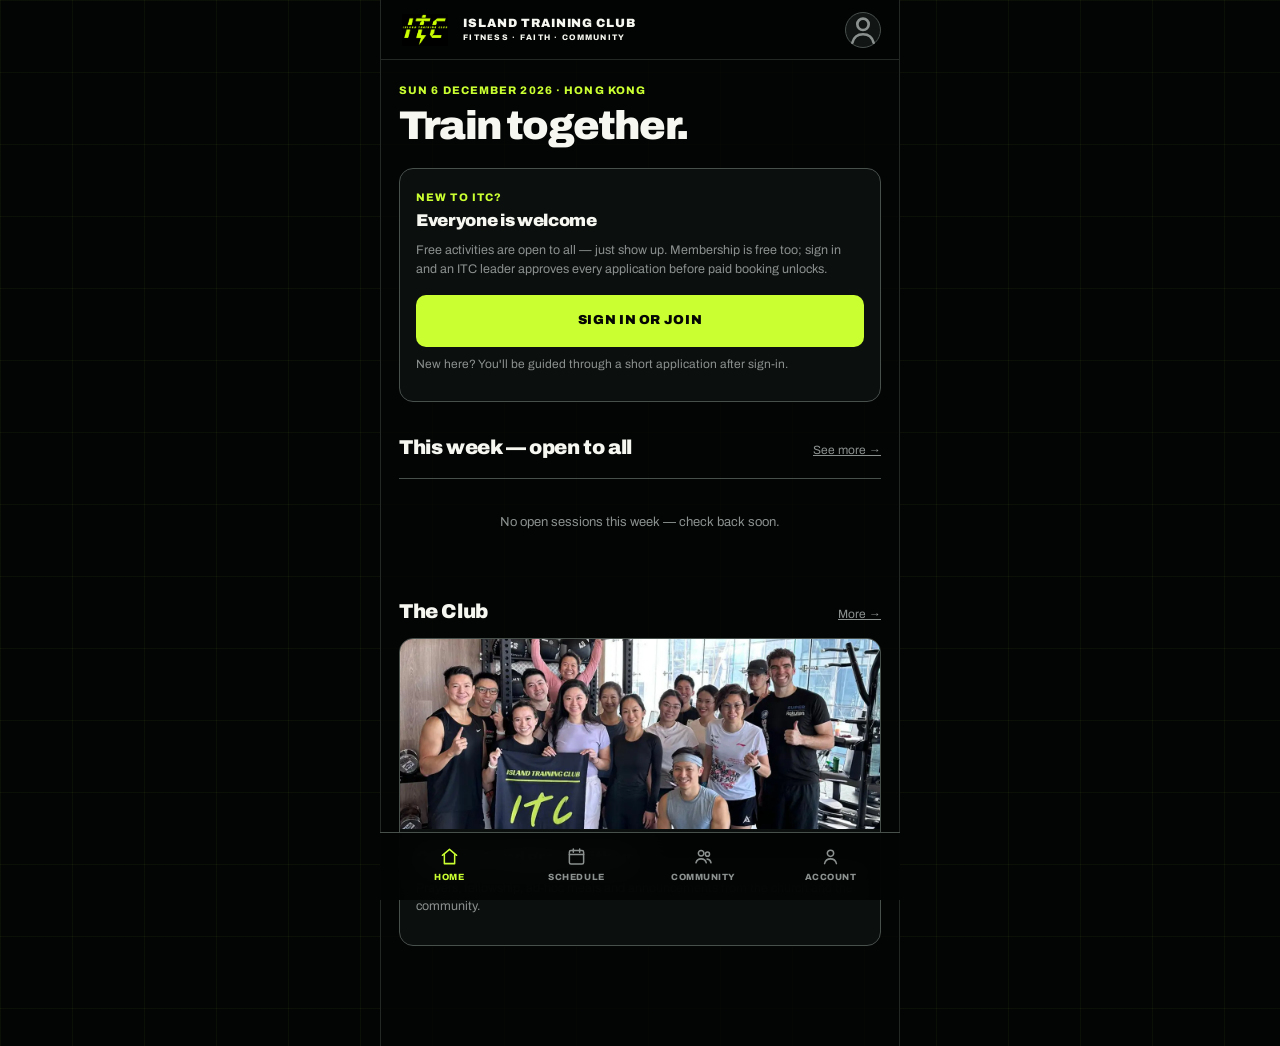
==== app/index.html @ 6be13534 "fix: preserve favicon logo proportions" ====
<!doctype html>
<html lang="en">
<head>
  <meta charset="utf-8">
  <meta name="viewport" content="width=device-width, initial-scale=1, viewport-fit=cover">
  <meta name="theme-color" content="#030504">
  <title>Island Training Club</title>
  <link rel="manifest" href="manifest.webmanifest">
  <link rel="icon" href="../assets/itc/logo-favicon.png">
  <link rel="preload" href="../assets/fonts/archivo-latin-variable.woff2" as="font" type="font/woff2" crossorigin>
  <link rel="stylesheet" href="styles.css">
  <script>
    // Live deployment values (hardcoded — Vercel does NOT inject env vars
    // into vanilla static HTML). The anon key is designed to be public; RLS
    // protects the data behind it. To run against localStorage + seeds
    // instead, set both to "" before serving locally.
    window.SUPABASE_URL = "https://krxbvgyolxvmzgysfjkj.supabase.co";
    window.SUPABASE_ANON_KEY = "eyJhbGciOiJIUzI1NiIsInR5cCI6IkpXVCJ9.eyJpc3MiOiJzdXBhYmFzZSIsInJlZiI6ImtyeGJ2Z3lvbHh2bXpneXNmamtqIiwicm9sZSI6ImFub24iLCJpYXQiOjE3ODU2NzQ2NzEsImV4cCI6MjEwMTI1MDY3MX0.kbkNnSkMINcqziHo12Sl8auaGQ5KtxtqWwCFZlXeyzg";
  </script>
  <script type="module">
    // esm.sh ships supabase-js as a pure ESM module (it only `export`s
    // createClient), so a bare <script src="…"> tag leaves window.supabase
    // undefined and config.js's createClient branch never fires. Import
    // createClient here and expose it on window so config.js can pick it up.
    import { createClient } from "https://esm.sh/@supabase/supabase-js@2";
    window.supabase = { createClient };
  </script>
</head>
<body>
  <div class="app-shell">
    <header class="top-bar">
      <a href="#/home" class="top-logo" aria-label="Island Training Club home">
        <img src="../assets/itc/logo-header.png" alt="ITC">
      </a>
      <div class="top-wordmark">
        <strong>Island Training Club</strong>
        <span>Fitness · Faith · Community</span>
      </div>
          <a id="top-notifications" class="top-icon-button" href="#/notifications" hidden></a>
    <a href="#/account" class="top-avatar" id="top-avatar" aria-label="Account">·</a>
    </header>

          <div id="route-loader" class="route-loader" role="status" aria-live="polite" hidden>Loading…</div>
<main id="view" class="view" tabindex="-1"></main>

    <nav class="bottom-nav" id="bottom-nav" aria-label="Primary"></nav>
  </div>

  <div class="toast-stack" id="toast-stack" aria-live="polite"></div>

  <script type="module" src="js/config.js"></script>
  <script type="module" src="js/app.js"></script>
</body>
</html>
---- app/styles.css ----
/* ==========================================================================
   Island Training Club — "Night Circuit" design system
   Selected visual direction: black technical grid, electric-lime accent,
   white athletic type, restrained radii, documentary photography.
   ========================================================================== */

@font-face {
  font-family: "Archivo";
  src: url("../assets/fonts/archivo-latin-variable.woff2") format("woff2");
  font-style: normal;
  font-weight: 100 900;
  font-stretch: 100%;
  font-display: swap;
}

:root {
  --bg: #030504;
  --surface: #0b0f0e;
  --surface-2: #0b101a;
  --surface-3: #111614;
  --ink: #f6f7f0;
  --muted: #8b918f;
  --faint: #79807d;
  --accent: #caff31;
  --accent-ink: #050704;
  --line: #48504c;
  --line-soft: #232825;
  --danger: #ff6d5a;
  --warn: #ffd166;
  --radius-lg: 20px;
  --radius: 14px;
  --radius-sm: 10px;
  --font: "Archivo", -apple-system, BlinkMacSystemFont, "Segoe UI", sans-serif;
  --font-display: "Archivo", -apple-system, BlinkMacSystemFont, "Segoe UI", sans-serif;
  --font-mono: ui-monospace, SFMono-Regular, Menlo, Consolas, monospace;
  --nav-h: 66px;
  --shell-w: 520px;
}

* { box-sizing: border-box; }

html { color-scheme: dark; }

body {
  margin: 0;
  background-color: var(--bg);
  background-image:
    linear-gradient(rgba(202, 255, 49, .045) 1px, transparent 1px),
    linear-gradient(90deg, rgba(202, 255, 49, .045) 1px, transparent 1px);
  background-size: 72px 72px;
  color: var(--ink);
  font-family: var(--font);
  font-size: 15px;
  line-height: 1.5;
  -webkit-font-smoothing: antialiased;
}

img { display: block; max-width: 100%; }
a { color: inherit; }
button { font: inherit; color: inherit; }
input, select, textarea { font: inherit; }

/* ---- App shell -------------------------------------------------------- */

.app-shell {
  position: relative;
  max-width: var(--shell-w);
  min-height: 100dvh;
  margin: 0 auto;
  border-inline: 1px solid var(--line-soft);
  background: rgba(3, 5, 4, .82);
}

@media (max-width: 560px) {
  .app-shell { border-inline: 0; }
}

.top-bar {
  position: sticky;
  top: 0;
  z-index: 20;
  display: flex;
  align-items: center;
  gap: 12px;
  min-height: 60px;
  padding: 10px 18px;
  border-bottom: 1px solid var(--line-soft);
  background: rgba(3, 5, 4, .88);
  backdrop-filter: blur(14px);
}

.top-logo { display: flex; align-items: center; }
.top-logo img { width: 52px; height: 32px; object-fit: contain; }

.top-wordmark {
  display: flex;
  flex-direction: column;
  gap: 2px;
  line-height: 1.15;
  text-transform: uppercase;
  color: var(--ink);
}

.top-wordmark strong {
  font-size: 12px;
  font-weight: 900;
  letter-spacing: .08em;
}

.top-wordmark span {
  font-size: 8px;
  font-weight: 800;
  letter-spacing: .16em;
}

.top-icon-button {
  position: relative;
  flex: 0 0 44px;
  display: grid;
  place-items: center;
  width: 44px;
  height: 44px;
  border: 1px solid transparent;
  border-radius: 50%;
  color: var(--muted);
  text-decoration: none;
}

.top-icon-button[hidden] { display: none; }
.top-icon-button svg { width: 22px; height: 22px; }
.top-icon-button:hover { color: var(--ink); background: var(--surface-3); }
.top-icon-button[aria-current="page"] {
  color: var(--accent);
  border-color: var(--line);
  background: var(--surface-3);
}

.notification-badge {
  position: absolute;
  top: 2px;
  right: 0;
  display: grid;
  place-items: center;
  min-width: 18px;
  height: 18px;
  padding: 0 4px;
  border: 2px solid var(--bg);
  border-radius: 9px;
  background: var(--accent);
  color: var(--accent-ink);
  font-size: 9px;
  font-weight: 700;
  line-height: 1;
}

.top-avatar {
  margin-left: auto;
  display: grid;
  place-items: center;
  width: 36px;
  height: 36px;
  border-radius: 50%;
  background: var(--accent);
  color: var(--accent-ink);
  font-size: 12px;
  font-weight: 800;
  text-decoration: none;
  letter-spacing: .02em;
}

.top-avatar.is-empty {
  background: var(--surface-3);
  color: var(--muted);
  border: 1px solid var(--line);
}

.view {
  padding: 22px 18px calc(var(--nav-h) + 34px);
  outline: none;
}

/* ---- Bottom navigation ------------------------------------------------ */

.bottom-nav {
  position: fixed;
  bottom: 0;
  left: 50%;
  transform: translateX(-50%);
  z-index: 20;
  display: grid;
  grid-auto-flow: column;
  grid-auto-columns: 1fr;
  width: min(var(--shell-w), 100%);
  min-height: var(--nav-h);
  padding: 8px 6px calc(10px + env(safe-area-inset-bottom));
  border-top: 1px solid var(--line);
  background: rgba(3, 5, 4, .94);
  backdrop-filter: blur(14px);
}

.bottom-nav a {
  display: flex;
  flex-direction: column;
  align-items: center;
  justify-content: center;
  gap: 5px;
  color: var(--muted);
  text-decoration: none;
  font-size: 9px;
  font-weight: 800;
  letter-spacing: .06em;
  text-transform: uppercase;
  border-radius: var(--radius-sm);
  padding: 6px 2px;
}

.bottom-nav a svg { width: 19px; height: 19px; }
.bottom-nav a.active { color: var(--accent); }

/* ---- Type ------------------------------------------------------------- */

.kicker {
  font-size: 11px;
  font-weight: 800;
  letter-spacing: .1em;
  text-transform: uppercase;
  color: var(--accent);
}

.kicker.dim { color: var(--muted); }

.display {
  margin: 8px 0 0;
  font-family: var(--font-display);
  font-stretch: condensed;
  font-size: 40px;
  font-weight: 900;
  letter-spacing: -.045em;
  line-height: .94;
}

.display.sm { font-size: 30px; }

.subcopy {
  color: var(--muted);
  font-size: 14px;
  line-height: 1.55;
}

.section-head {
  display: flex;
  align-items: baseline;
  justify-content: space-between;
  gap: 12px;
  margin: 30px 0 12px;
}

.section-head h2 {
  margin: 0;
  font-family: var(--font-display);
  font-size: 20px;
  font-weight: 900;
  letter-spacing: -.02em;
}

.section-head a { font-size: 12px; color: var(--muted); }

/* Collapsible Admin sub-sections — headers reveal their content on click */

.admin-section > summary {
  display: flex;
  align-items: baseline;
  justify-content: space-between;
  gap: 12px;
  margin: 30px 0 12px;
  cursor: pointer;
  list-style: none;
}

.admin-section > summary::-webkit-details-marker { display: none; }

.admin-section > summary h2 {
  margin: 0;
  font-family: var(--font-display);
  font-size: 20px;
  font-weight: 900;
  letter-spacing: -.02em;
}

.admin-section > summary::after {
  content: "";
  width: 10px;
  height: 10px;
  border-right: 2px solid var(--muted);
  border-bottom: 2px solid var(--muted);
  transform: rotate(45deg);
  transition: transform .15s ease;
  flex: none;
  align-self: center;
}

.admin-section[open] > summary::after { transform: rotate(-135deg); }

/* ---- Badges ----------------------------------------------------------- */

.badge {
  display: inline-flex;
  align-items: center;
  gap: 5px;
  padding: 5px 9px;
  border-radius: 999px;
  font-size: 9.5px;
  font-weight: 900;
  letter-spacing: .07em;
  text-transform: uppercase;
  white-space: nowrap;
}

.badge.free {
  color: var(--accent);
  border: 1px solid var(--accent);
  background: rgba(202, 255, 49, .08);
}

.badge.paid {
  color: var(--accent-ink);
  background: var(--accent);
}

.badge.neutral {
  color: var(--muted);
  border: 1px solid var(--line);
}

.badge.warn { color: var(--accent-ink); background: var(--warn); }
.badge.danger { color: #14060a; background: var(--danger); }

/* ---- Buttons ---------------------------------------------------------- */

.btn {
  display: flex;
  align-items: center;
  justify-content: center;
  gap: 8px;
  width: 100%;
  min-height: 52px;
  padding: 14px 18px;
  border: 0;
  border-radius: var(--radius-sm);
  background: var(--accent);
  color: var(--accent-ink);
  font-size: 13px;
  font-weight: 900;
  letter-spacing: .05em;
  text-transform: uppercase;
  text-decoration: none;
  cursor: pointer;
}

.btn:active { transform: translateY(1px); }
.btn[disabled] { opacity: .45; cursor: not-allowed; }

.btn.ghost {
  background: transparent;
  color: var(--ink);
  border: 1px solid var(--line);
}

.btn.ghost:hover { border-color: var(--muted); }

.btn.danger {
  background: transparent;
  color: var(--danger);
  border: 1px solid var(--danger);
}

.btn.sm { min-height: 40px; padding: 9px 14px; font-size: 11px; width: auto; }

.btn-row { display: grid; gap: 10px; margin-top: 16px; }
.btn-row.two { grid-template-columns: 1fr 1fr; }

/* ---- Cards ------------------------------------------------------------ */

.card {
  background: var(--surface);
  border: 1px solid var(--line);
  border-radius: var(--radius);
  overflow: hidden;
}

.card .card-body { padding: 16px; }

.card h3 {
  margin: 0;
  font-size: 17px;
  font-weight: 900;
  letter-spacing: -.02em;
}

.card .photo { width: 100%; height: 190px; object-fit: cover; }

.hero-meta {
  margin-top: 8px;
  color: var(--muted);
  font-size: 12.5px;
}

.verse-text {
  margin: 10px 0 2px;
  font-size: 14.5px;
  line-height: 1.65;
}

/* ---- Tappable link cards (Profile sections, Community options) ---------- */

.link-cards {
  display: grid;
  gap: 12px;
  margin-top: 30px;
}

a.link-card {
  display: block;
  color: inherit;
  text-decoration: none;
  transition: border-color .15s;
}

a.link-card:hover { border-color: var(--muted); }

a.link-card .card-body {
  display: flex;
  align-items: center;
  gap: 12px;
}

a.link-card .lc-text { flex: 1 1 auto; min-width: 0; }

a.link-card .lc-status {
  margin: 5px 0 0;
  font-size: 12px;
  color: var(--muted);
}

a.link-card .lc-status.ok { color: var(--accent); }
a.link-card .lc-status.todo { color: var(--warn); }

a.link-card .lc-sub {
  margin: 2px 0 0;
  font-size: 11px;
  color: var(--faint);
}

a.link-card > .card-body > svg {
  flex: 0 0 auto;
  width: 18px;
  height: 18px;
  color: var(--faint);
}

/* ---- Profile hero + rows ----------------------------------------------- */

.profile-hero {
  margin-top: 16px;
  padding: 22px 20px 16px;
  border-radius: var(--radius-lg);
  background: var(--accent);
  color: var(--accent-ink);
}

.ph-top { display: flex; align-items: center; gap: 16px; }

.ph-avatar {
  flex: 0 0 auto;
  display: grid;
  place-items: center;
  width: 72px;
  height: 72px;
  border-radius: 50%;
  background: var(--accent-ink);
  color: var(--accent);
  font-size: 22px;
  font-weight: 900;
  letter-spacing: .02em;
}

.ph-role {
  font-size: 10px;
  font-weight: 800;
  letter-spacing: .22em;
  text-transform: uppercase;
}

.ph-id h1 {
  margin: 5px 0 3px;
  font-family: var(--font-display);
  font-stretch: condensed;
  font-size: 26px;
  font-weight: 900;
  letter-spacing: -.03em;
  line-height: 1;
  color: var(--accent-ink);
}

.ph-id p { margin: 0; font-size: 12.5px; color: rgba(5, 7, 4, .62); }

.ph-stats {
  display: flex;
  margin-top: 18px;
  padding-top: 14px;
  border-top: 1px solid rgba(5, 7, 4, .22);
}

.ph-stats > div { flex: 1; text-align: center; }

.ph-stats strong { display: block; font-size: 20px; font-weight: 900; }

.ph-stats span { font-size: 11px; color: rgba(5, 7, 4, .62); }

.profile-rows { margin-top: 20px; border-top: 1px solid var(--line-soft); }

a.profile-row {
  display: flex;
  align-items: center;
  gap: 14px;
  padding: 14px 2px;
  border-bottom: 1px solid var(--line-soft);
  color: inherit;
  text-decoration: none;
}

a.profile-row .pr-icon {
  flex: 0 0 auto;
  display: grid;
  place-items: center;
  width: 44px;
  height: 44px;
  border-radius: 12px;
  background: var(--surface-3);
  color: var(--accent);
}

a.profile-row .pr-icon svg { width: 20px; height: 20px; }

a.profile-row .pr-text {
  flex: 1 1 auto;
  min-width: 0;
  display: flex;
  flex-direction: column;
  gap: 2px;
}

a.profile-row .pr-text strong {
  font-size: 14.5px;
  font-weight: 800;
  letter-spacing: -.01em;
}

a.profile-row .pr-status { font-size: 12px; color: var(--muted); }
a.profile-row .pr-status.ok { color: var(--accent); }
a.profile-row .pr-status.todo { color: var(--warn); }

a.profile-row > svg {
  flex: 0 0 auto;
  width: 18px;
  height: 18px;
  color: var(--faint);
}

a.profile-row:hover .pr-text strong { color: var(--accent); }

/* ---- Session list ----------------------------------------------------- */

.session-list { border-top: 1px solid var(--line); margin-top: 16px; }

.session-row {
  display: grid;
  grid-template-columns: 52px 1fr auto;
  gap: 12px;
  align-items: center;
  padding: 15px 2px;
  border-bottom: 1px solid var(--line-soft);
  text-decoration: none;
  color: inherit;
}

.session-row time {
  font-size: 11px;
  font-weight: 900;
  line-height: 1.35;
  color: var(--ink);
}

.session-row time small {
  display: block;
  font-weight: 700;
  color: var(--faint);
  font-size: 9px;
  letter-spacing: .06em;
  text-transform: uppercase;
}

.session-row h3 {
  margin: 0;
  font-size: 14px;
  font-weight: 900;
  letter-spacing: -.015em;
  text-transform: uppercase;
}

.session-row p {
  margin: 3px 0 0;
  font-size: 11.5px;
  color: var(--muted);
}

.session-row .row-end {
  display: flex;
  flex-direction: column;
  align-items: flex-end;
  gap: 6px;
  text-align: right;
}

.session-row .spots {
  font-size: 10px;
  font-weight: 800;
  color: var(--muted);
}

/* Past rows dim their text and price/free badges, but a member's own
   "Booked" badge stays at full strength — the booking is the point. */
.session-row.is-past time,
.session-row.is-past h3,
.session-row.is-past p,
.session-row.is-past .spots,
.session-row.is-past .badge { opacity: .45; }

.session-row.is-past .badge.booked { opacity: 1; }

/* Cancelled sessions stay in the list (so members see the cancellation) but
   are visibly struck through and dimmed. */
.session-row.is-cancelled { opacity: 0.55; }
.session-row.is-cancelled h3 { text-decoration: line-through; }

/* Giving campaign and amount controls. */
.campaign-list { display: grid; gap: 10px; }
.campaign-row { color: inherit; text-decoration: none; }
.campaign-row .card-body { display: flex; align-items: center; justify-content: space-between; gap: 12px; }
.campaign-row:hover { border-color: var(--muted); }
.progress { height: 8px; border: 1px solid var(--line); border-radius: 999px; background: var(--surface-3); overflow: hidden; }
.progress > i { display: block; height: 100%; border-radius: 999px; background: var(--accent); box-shadow: 0 0 12px rgba(202, 255, 49, .45); }
.progress-meta { display: flex; justify-content: space-between; gap: 12px; margin-top: 8px; font-size: 11px; color: var(--muted); }
.progress-meta strong { color: var(--accent); }
.chip-row { display: flex; flex-wrap: wrap; gap: 7px; }
.chip { font-family: var(--font-display); font-size: 12px; font-weight: 800; letter-spacing: .04em; padding: 8px 12px; border: 1px solid var(--line); border-radius: 999px; background: var(--surface-2); color: var(--ink); cursor: pointer; }
.chip.active { background: var(--accent); color: var(--accent-ink); border-color: var(--accent); }

/* The next upcoming session on Home, highlighted in the club's neon accent. */
.session-row.next {
  border: 1px solid var(--accent);
  border-radius: 14px;
  background: rgba(202, 255, 49, .07);
  box-shadow: 0 0 18px rgba(202, 255, 49, .12);
  padding: 15px 12px;
  margin-bottom: 10px;
}

.session-row.next time { color: var(--accent); }
.session-row.next h3 { color: var(--accent); }

/* ---- Week strip & filters --------------------------------------------- */

.week-strip {
  display: grid;
  grid-template-columns: repeat(7, 1fr);
  gap: 4px;
  margin-top: 20px;
}

.day-cell {
  display: grid;
  place-items: center;
  gap: 2px;
  min-height: 56px;
  border: 1px solid var(--line);
  border-radius: var(--radius-sm);
  background: transparent;
  color: var(--muted);
  font-size: 9px;
  font-weight: 800;
  letter-spacing: .05em;
  text-transform: uppercase;
  cursor: pointer;
  padding: 6px 0;
}

.day-cell strong { font-size: 15px; color: var(--ink); font-weight: 900; }

.day-cell .dot {
  width: 5px;
  height: 5px;
  border-radius: 50%;
  background: var(--accent);
  visibility: hidden;
}

.day-cell.has-sessions .dot { visibility: visible; }

.day-cell.active {
  background: var(--accent);
  border-color: var(--accent);
  color: var(--accent-ink);
}

.day-cell.active strong { color: var(--accent-ink); }
.day-cell.active .dot { background: var(--accent-ink); }

.filter-row {
  display: flex;
  gap: 7px;
  overflow-x: auto;
  margin-top: 16px;
  padding-bottom: 4px;
  scrollbar-width: none;
}

.filter-row::-webkit-scrollbar { display: none; }

.chip {
  flex: 0 0 auto;
  border: 1px solid var(--line);
  border-radius: 999px;
  background: transparent;
  color: var(--muted);
  padding: 8px 13px;
  font-size: 10px;
  font-weight: 800;
  letter-spacing: .05em;
  text-transform: uppercase;
  cursor: pointer;
}

.chip.active {
  background: var(--accent);
  border-color: var(--accent);
  color: var(--accent-ink);
}

.week-nav {
  display: flex;
  justify-content: space-between;
  align-items: center;
  margin-top: 14px;
}

.week-nav button {
  background: none;
  border: 0;
  color: var(--muted);
  font-size: 11px;
  font-weight: 800;
  letter-spacing: .06em;
  text-transform: uppercase;
  cursor: pointer;
  padding: 6px 0;
}

.week-nav button:hover { color: var(--accent); }

/* ---- Detail page ------------------------------------------------------ */

.detail-photo {
  width: calc(100% + 36px);
  height: 240px;
  object-fit: cover;
  margin: 18px -18px 0;
}

.meta-grid {
  display: grid;
  grid-template-columns: repeat(3, 1fr);
  margin-top: 18px;
  border-block: 1px solid var(--line);
}

.meta-grid > div {
  padding: 13px 10px 13px 0;
  border-right: 1px solid var(--line);
}

.meta-grid > div + div { padding-left: 12px; }
.meta-grid > div:last-child { border-right: 0; }

.meta-grid small {
  display: block;
  font-size: 9px;
  font-weight: 800;
  letter-spacing: .07em;
  text-transform: uppercase;
  color: var(--faint);
}

.meta-grid strong {
  display: block;
  margin-top: 4px;
  font-size: 12.5px;
}

.free-banner {
  display: flex;
  gap: 10px;
  align-items: center;
  margin-top: 16px;
  padding: 13px 14px;
  border: 1px solid rgba(202, 255, 49, .4);
  border-radius: var(--radius);
  background: rgba(202, 255, 49, .07);
  font-size: 12.5px;
}

.free-banner svg { flex: 0 0 auto; }

.attendees {
  display: flex;
  flex-wrap: wrap;
  gap: 6px;
  margin-top: 10px;
}

.attendees span {
  border: 1px solid var(--line);
  border-radius: 999px;
  padding: 5px 10px;
  font-size: 10.5px;
  color: var(--muted);
}

.locked-note {
  margin-top: 10px;
  padding: 12px 14px;
  border: 1px dashed var(--line);
  border-radius: var(--radius);
  color: var(--muted);
  font-size: 12.5px;
}

/* ---- Forms ------------------------------------------------------------ */

.form-fieldset { border: 0; margin: 0; padding: 0; min-width: 0; }

.field { margin-top: 14px; }

.field label {
  display: block;
  margin-bottom: 6px;
  font-size: 10px;
  font-weight: 800;
  letter-spacing: .08em;
  text-transform: uppercase;
  color: var(--muted);
}

.field input,
.field select,
.field textarea {
  width: 100%;
  padding: 13px 14px;
  border: 1px solid var(--line);
  border-radius: var(--radius-sm);
  background: var(--surface);
  color: var(--ink);
}

.field input:focus,
.field select:focus,
.field textarea:focus {
  outline: 2px solid rgba(202, 255, 49, .5);
  border-color: var(--accent);
}

.field .hint { margin-top: 5px; font-size: 11px; color: var(--faint); }

.field-row { display: grid; grid-template-columns: 1fr 1fr; gap: 12px; }

.check {
  display: flex;
  gap: 10px;
  align-items: flex-start;
  margin-top: 14px;
  font-size: 12.5px;
  color: var(--muted);
  line-height: 1.45;
}

.check input { width: 17px; height: 17px; margin-top: 1px; accent-color: var(--accent); flex: 0 0 auto; }

.form-error {
  margin-top: 14px;
  padding: 12px 14px;
  border: 1px solid var(--danger);
  border-radius: var(--radius-sm);
  color: var(--danger);
  font-size: 12.5px;
}

/* ---- Status banners --------------------------------------------------- */

.banner {
  margin-top: 16px;
  padding: 14px 16px;
  border-radius: var(--radius);
  border: 1px solid var(--line);
  background: var(--surface);
  font-size: 13px;
  line-height: 1.5;
}

.banner.warn { border-color: var(--warn); }
.banner.warn .kicker { color: var(--warn); }

.banner p { margin: 6px 0 0; color: var(--muted); font-size: 12.5px; }

/* ---- Bookings & receipts ---------------------------------------------- */

.booking-card { margin-top: 12px; }

.booking-card header {
  display: flex;
  justify-content: space-between;
  align-items: flex-start;
  gap: 12px;
}

.booking-card p { margin: 8px 0 0; font-size: 12.5px; color: var(--muted); }

.booking-card .actions {
  display: flex;
  gap: 10px;
  margin-top: 14px;
}

.receipt-lines { margin-top: 14px; border-top: 1px solid var(--line); }

.receipt-lines .line {
  display: flex;
  justify-content: space-between;
  gap: 14px;
  padding: 12px 2px;
  border-bottom: 1px solid var(--line-soft);
  font-size: 13px;
}

.receipt-lines .line span { color: var(--muted); }
.receipt-lines .line.total { font-weight: 900; font-size: 15px; }
.receipt-lines .line.total span { color: var(--ink); }

/* ---- Admin ------------------------------------------------------------ */

.admin-tabs {
  display: flex;
  gap: 6px;
  margin-top: 18px;
  padding: 4px;
  border: 1px solid var(--line);
  border-radius: 12px;
  background: var(--surface);
}

.admin-tabs a {
  flex: 1;
  text-align: center;
  padding: 9px 6px;
  border-radius: 8px;
  color: var(--muted);
  text-decoration: none;
  font-size: 10px;
  font-weight: 800;
  letter-spacing: .06em;
  text-transform: uppercase;
}

.admin-tabs a.active { background: var(--accent); color: var(--accent-ink); }

.applicant dl {
  display: grid;
  grid-template-columns: auto 1fr;
  gap: 4px 14px;
  margin: 12px 0 0;
  font-size: 12px;
}

.applicant dt { color: var(--faint); font-weight: 700; }
.applicant dd { margin: 0; color: var(--ink); }

.approval-group .card + .card { margin-top: 10px; }

.applicant-awaiting {
  background: transparent;
  border-color: var(--line-soft);
}

.decision-error {
  margin-top: 10px;
  color: var(--danger);
  font-size: 12.5px;
  font-weight: 600;
}

.member-filters { margin-top: 12px; }

.admin-filter-group {
  min-width: 0;
  margin: 14px 0 0;
  padding: 0;
  border: 0;
}

.admin-filter-group legend {
  margin-bottom: 6px;
  color: var(--ink);
  font-size: 12px;
  font-weight: 700;
}

.admin-filter-chips {
  display: flex;
  gap: 8px;
  max-width: 100%;
  padding: 4px;
  margin: -4px;
  overflow-x: auto;
  scrollbar-width: none;
  -webkit-overflow-scrolling: touch;
}

.admin-filter-chips::-webkit-scrollbar { display: none; }

.admin-filter-chips button {
  flex: 0 0 auto;
  min-height: 44px;
  padding: 9px 14px;
  border: 1px solid var(--line);
  border-radius: 999px;
  background: var(--surface-3);
  color: var(--ink);
  font-size: 12px;
  font-weight: 700;
  line-height: 1.2;
  white-space: nowrap;
  cursor: pointer;
}

.admin-filter-chips button[aria-pressed="true"] {
  border-color: var(--accent);
  background: var(--accent);
  color: var(--accent-ink);
}

.admin-filters-clear {
  min-height: 44px;
  margin-top: 10px;
  padding: 0;
  border: 0;
  background: transparent;
  color: var(--accent);
  font-size: 12px;
  font-weight: 700;
  text-decoration: underline;
  text-underline-offset: 3px;
  cursor: pointer;
}

.role-select { width: auto; min-height: 44px; padding: 10px; font-size: 12px; }

.member-role-actions {
  display: flex;
  flex-wrap: wrap;
  justify-content: flex-end;
  gap: 8px;
}

.member-row {
  display: flex;
  align-items: center;
  justify-content: space-between;
  gap: 12px;
  padding: 13px 2px;
  border-bottom: 1px solid var(--line-soft);
}

.member-row .who strong { display: block; font-size: 13.5px; }
.member-row .who span { font-size: 11px; color: var(--muted); }

/* ---- Notifications ---------------------------------------------------- */

.notification-header { margin-top: 16px; }

.notification-filter-scroll {
  margin: 18px -18px 0;
  padding: 0 18px;
  overflow-x: auto;
  scrollbar-width: thin;
  overscroll-behavior-inline: contain;
}

.notification-filter-chips {
  display: flex;
  gap: 8px;
  width: max-content;
  min-width: 100%;
  padding-bottom: 4px;
}

.notification-filter-chips button {
  min-height: 44px;
  padding: 0 16px;
  border: 1px solid var(--line-soft);
  border-radius: 999px;
  background: var(--surface-3);
  color: var(--muted);
  font-size: 12px;
  font-weight: 700;
  white-space: nowrap;
  cursor: pointer;
  transition: background-color .18s ease, border-color .18s ease, color .18s ease;
}

.notification-filter-chips button:hover {
  border-color: var(--line);
  color: var(--ink);
}

.notification-filter-chips button[aria-pressed="true"] {
  border-color: var(--accent);
  background: var(--accent);
  color: #090b0a;
}

.notification-section { margin-top: 14px; }
.notification-section .card-body { padding: 18px; }

.notification-list {
  display: grid;
  gap: 1px;
  overflow: hidden;
  border: 1px solid var(--line-soft);
  border-radius: var(--radius-sm);
  background: var(--line-soft);
}

.notification-row {
  display: grid;
  grid-template-columns: 8px minmax(0, 1fr) auto;
  align-items: center;
  gap: 12px;
  width: 100%;
  min-height: 44px;
  padding: 13px 14px;
  border: 0;
  background: var(--surface-3);
  color: var(--ink);
  text-align: left;
  cursor: pointer;
  transition: background-color .18s ease, color .18s ease;
}

.notification-row:hover { background: #171d1a; }
.notification-row.unread { background: rgba(202, 255, 49, .09); }
.notification-row.unread:hover { background: rgba(202, 255, 49, .14); }

.notification-unread {
  width: 8px;
  height: 8px;
  border-radius: 50%;
  background: var(--accent);
  box-shadow: 0 0 0 3px rgba(202, 255, 49, .12);
}

.notification-row:not(.unread) .notification-unread {
  visibility: hidden;
  box-shadow: none;
}

.notification-copy,
.notification-time {
  min-width: 0;
}

.notification-copy {
  display: grid;
  gap: 2px;
  overflow-wrap: anywhere;
}

.notification-copy strong { font-size: 13.5px; }
.notification-copy > span:not(.notification-kind-badge) { color: var(--muted); font-size: 12.5px; }
.notification-row.unread .notification-copy > span:not(.notification-kind-badge) { color: var(--ink); }

.notification-kind-badge {
  justify-self: start;
  margin-bottom: 2px;
  padding: 3px 7px;
  border: 1px solid rgba(202, 255, 49, .28);
  border-radius: 999px;
  color: var(--accent);
  font-size: 9px;
  font-weight: 700;
  letter-spacing: .06em;
  line-height: 1;
  text-transform: uppercase;
}

.notification-time {
  display: grid;
  gap: 2px;
  color: var(--muted);
  font-size: 10.5px;
  text-align: right;
  white-space: nowrap;
}

.notification-time span:first-child {
  color: var(--ink);
  font-weight: 700;
}

.notification-empty {
  margin: 12px 0 0;
  padding: 14px 0 2px;
  border-top: 1px solid var(--line-soft);
  color: var(--muted);
  font-size: 12.5px;
}

@media (max-width: 420px) {
  .notification-row { grid-template-columns: 8px minmax(0, 1fr); }
  .notification-time {
    grid-column: 2;
    display: flex;
    flex-wrap: wrap;
    gap: 4px 10px;
    text-align: left;
    white-space: normal;
  }
}

/* ---- Community -------------------------------------------------------- */

.community-feature {
  margin-top: 24px;
  padding: 20px;
  border: 1px solid #34462b;
  border-radius: var(--radius-lg);
  background: linear-gradient(135deg, #17240f, var(--surface) 68%);
}
.community-feature h2 { margin: 8px 0 5px; font-size: 22px; line-height: 1.1; }
.community-feature p,
.community-announcement-preview p,
.community-action-card p { margin: 0; color: var(--muted); font-size: 12px; }
.community-feature-actions { display: flex; gap: 8px; margin-top: 18px; }
.community-feature-actions .btn { text-decoration: none; }
.community-section-head {
  display: flex;
  align-items: center;
  justify-content: space-between;
  gap: 12px;
  margin: 26px 2px 10px;
}
.community-section-head h2 { margin: 0; font-size: 15px; }
.community-section-head a { color: var(--accent); font-size: 10px; font-weight: 800; text-decoration: none; }
.community-announcement-preview,
.community-action-card {
  display: block;
  padding: 16px;
  border: 1px solid var(--line);
  border-radius: var(--radius);
  background: var(--surface);
  color: inherit;
  text-decoration: none;
}
.community-announcement-preview h3,
.community-action-card h3 { margin: 6px 0 5px; }
.community-announcement-preview:hover,
.community-action-card:hover,
.community-explore a:hover { border-color: var(--muted); }
.community-action-grid { display: grid; grid-template-columns: 1fr 1fr; gap: 10px; }
.community-action-icon {
  display: grid;
  place-items: center;
  width: 32px;
  height: 32px;
  margin-bottom: 14px;
  border-radius: 9px;
  background: #1d2d16;
  color: var(--accent);
}
.community-action-icon svg { width: 18px; height: 18px; }
.community-explore { display: flex; flex-wrap: wrap; gap: 8px; }
.community-explore a {
  padding: 9px 13px;
  border: 1px solid var(--line);
  border-radius: 999px;
  color: var(--ink);
  font-size: 10px;
  font-weight: 800;
  text-decoration: none;
}
.community-pulse a:focus-visible,
.community-pulse button:focus-visible { outline: 2px solid var(--accent); outline-offset: 3px; }
@media (max-width: 380px) {
  .community-action-grid { grid-template-columns: 1fr; }
  .community-feature-actions { align-items: stretch; flex-direction: column; }
}

.leader-card { display: grid; grid-template-columns: 86px 1fr; }
.leader-card img { width: 86px; height: 100%; min-height: 110px; object-fit: cover; }
.leader-card .card-body { padding: 13px 14px; }
.leader-card h3 { font-size: 14px; }
.leader-card .role { margin-top: 3px; font-size: 10.5px; font-weight: 800; letter-spacing: .06em; text-transform: uppercase; color: var(--accent); }
.leader-card p { margin: 8px 0 0; font-size: 12px; color: var(--muted); }

.stack { display: grid; gap: 12px; margin-top: 12px; }

.anniversary-story { margin-top: 18px; }
.anniversary-story .anniversary-hero {
  display: flex;
  align-items: center;
  gap: 16px;
  margin-top: 22px;
  padding: 20px;
  border: 1px solid #34462b;
  border-radius: var(--radius-lg);
  background: linear-gradient(135deg, #17240f, var(--surface) 70%);
}
.anniversary-story .anniversary-hero > strong {
  display: grid;
  place-items: center;
  flex: 0 0 58px;
  width: 58px;
  height: 58px;
  border-radius: 50%;
  background: var(--accent);
  color: var(--accent-ink);
  font-size: 25px;
}
.anniversary-story .anniversary-hero > strong span { margin-left: 2px; font-size: 10px; }
.anniversary-story .anniversary-hero h2 { margin: 0; font-size: 19px; }
.anniversary-story .anniversary-hero p { margin: 4px 0 0; color: var(--muted); font-size: 11px; }
.anniversary-story .milestone-grid { display: grid; grid-template-columns: 1fr 1fr; gap: 10px; margin-top: 12px; }
.anniversary-story .milestone {
  min-width: 0;
  padding: 16px;
  border: 1px solid var(--line);
  border-radius: var(--radius);
  background: var(--surface);
}
.anniversary-story .milestone:first-child { grid-column: 1 / -1; }
.anniversary-story .milestone strong { display: block; color: var(--accent); font-size: 27px; line-height: 1; }
.anniversary-story .milestone span { display: block; margin-top: 6px; font-size: 11px; font-weight: 800; }
.anniversary-story .anniversary-message { margin: 22px 2px 0; color: var(--muted); line-height: 1.7; }
.anniversary-story .anniversary-commitment {
  margin: 18px 0 0;
  padding: 17px;
  border: 0;
  border-left: 3px solid var(--accent);
  background: var(--surface);
  color: var(--ink);
  font-size: 13px;
  line-height: 1.65;
}
@media (max-width: 380px) {
  .anniversary-story .milestone-grid { grid-template-columns: 1fr; }
  .anniversary-story .milestone:first-child { grid-column: auto; }
  .anniversary-story .anniversary-hero { align-items: flex-start; }
}

/* ---- Confirmation ----------------------------------------------------- */

.confirm-mark {
  display: grid;
  place-items: center;
  width: 74px;
  height: 74px;
  margin: 30px auto 0;
  border-radius: 50%;
  background: var(--accent);
  color: var(--accent-ink);
}

.center { text-align: center; }

/* ---- Empty state ------------------------------------------------------ */

.empty {
  padding: 34px 16px;
  text-align: center;
  color: var(--muted);
  font-size: 13px;
}

/* ---- Utility ---------------------------------------------------------- */

.mt8 { margin-top: 8px; }
.mt16 { margin-top: 16px; }
.mt24 { margin-top: 24px; }
.muted { color: var(--muted); }
.small { font-size: 12px; }
.mono { font-family: var(--font-mono); }
.hidden { display: none !important; }

.back-link {
  display: inline-flex;
  align-items: center;
  gap: 6px;
  background: none;
  border: 0;
  color: var(--muted);
  font-size: 11px;
  font-weight: 800;
  letter-spacing: .08em;
  text-transform: uppercase;
  cursor: pointer;
  padding: 0;
  text-decoration: none;
}

.back-link:hover { color: var(--accent); }

.route-loader {
  position: fixed;
  top: 70px;
  left: 50%;
  z-index: 45;
  transform: translateX(-50%);
  padding: 8px 12px;
  border: 1px solid var(--line);
  border-radius: var(--radius-sm);
  background: var(--surface-3);
  color: var(--accent);
  font-size: 12px;
  font-weight: 700;
  box-shadow: 0 8px 24px rgba(0, 0, 0, .4);
}

.route-loader[hidden] { display: none; }

/* ---- Toasts ----------------------------------------------------------- */

.toast-stack {
  position: fixed;
  left: 50%;
  bottom: calc(var(--nav-h) + 14px);
  transform: translateX(-50%);
  z-index: 50;
  display: grid;
  gap: 8px;
  width: min(440px, calc(100vw - 32px));
  pointer-events: none;
}

.toast {
  padding: 13px 16px;
  border-radius: var(--radius-sm);
  background: var(--accent);
  color: var(--accent-ink);
  font-size: 12.5px;
  font-weight: 800;
  letter-spacing: .02em;
  box-shadow: 0 14px 40px rgba(0, 0, 0, .5);
  animation: toast-in .22s ease-out;
}

.toast.err { background: var(--danger); color: #14060a; }

@keyframes toast-in {
  from { opacity: 0; transform: translateY(8px); }
  to { opacity: 1; transform: translateY(0); }
}

/* ---- Modal: read-and-accept document ------------------------------ */

.modal-backdrop {
  position: fixed;
  inset: 0;
  z-index: 60;
  background: rgba(3, 5, 4, .72);
  backdrop-filter: blur(6px);
  display: grid;
  place-items: center;
  padding: 16px;
  animation: backdrop-in .18s ease-out;
}

.modal-dialog {
  width: min(640px, 100%);
  max-height: 85vh;
  background: var(--surface-3);
  border: 1px solid var(--line);
  border-radius: var(--radius);
  box-shadow: 0 24px 64px rgba(0, 0, 0, .55);
  display: flex;
  flex-direction: column;
  overflow: hidden;
  color: var(--ink);
}

.modal-header {
  display: flex;
  align-items: center;
  justify-content: space-between;
  gap: 12px;
  padding: 16px 20px;
  border-bottom: 1px solid var(--line);
}

.modal-header .display { margin: 0; }

.modal-close {
  background: none;
  border: 0;
  color: var(--muted);
  font-size: 22px;
  line-height: 1;
  cursor: pointer;
  padding: 4px 8px;
  border-radius: var(--radius-sm);
}
.modal-close:hover { color: var(--accent); }

.modal-doc {
  display: flex;
  flex-direction: column;
  flex: 1;
  min-height: 0;
}

.modal-doc-body {
  flex: 1;
  overflow-y: auto;
  padding: 24px 28px;
  background: #fafaf7;
  color: #15181a;
  line-height: 1.55;
  font-size: 14.5px;
  position: relative;
  overscroll-behavior: contain;
}

.modal-doc-body.doc-provisional::after {
  content: "Draft — pending ITC leadership review";
  position: sticky;
  display: block;
  bottom: 8px;
  left: 0;
  right: 0;
  text-align: center;
  font-size: 10.5px;
  letter-spacing: .08em;
  text-transform: uppercase;
  color: rgba(0, 0, 0, .25);
  pointer-events: none;
  margin-top: 24px;
}

.modal-doc-body .doc-content h3 {
  font-size: 14px;
  text-transform: uppercase;
  letter-spacing: .04em;
  margin: 18px 0 6px;
  color: #15181a;
}
.modal-doc-body .doc-content h3:first-child { margin-top: 0; }
.modal-doc-body .doc-content p { margin: 0 0 12px; }

.doc-content .doc-clauses,
.doc-content .doc-subclauses {
  padding-left: 1.4rem;
}
.doc-content .doc-clauses > li,
.doc-content .doc-subclauses > li {
  margin: 0 0 12px;
  padding-left: 4px;
}
.doc-content .doc-subclauses {
  margin-top: 12px;
  list-style: none;
  counter-reset: doc-subclause;
}
.doc-content .doc-subclauses > li {
  position: relative;
  counter-increment: doc-subclause;
}
.doc-content .doc-subclauses > li::before {
  content: "(" counter(doc-subclause, lower-alpha) ")";
  position: absolute;
  right: calc(100% + 6px);
}

.modal-doc-ack {
  display: flex;
  flex-direction: column;
  gap: 8px;
  padding: 14px 20px;
  border-top: 1px solid var(--line);
  background: var(--surface-3);
}
.modal-doc-ack .btn { align-self: flex-end; }
.modal-doc-ack .btn[disabled] { opacity: .45; cursor: not-allowed; }
.modal-doc-ack [data-modal-hint] { margin: 0; }

@keyframes backdrop-in {
  from { opacity: 0; }
  to   { opacity: 1; }
}

/* ---- Underlined link inside checkbox labels ----------------------- */

.modal-link {
  color: inherit;
  text-decoration: underline;
  text-underline-offset: 2px;
  text-decoration-thickness: 1px;
}
.modal-link:hover { color: var(--accent); }

/* ---- Disabled checkbox with hint ---------------------------------- */

.check input[disabled] + span { opacity: .55; }
.check input[disabled] + span .modal-link { opacity: 1; }

/* ---- Free-event venue override + activity map ----------------------- */
.activity-map-section { margin-top: 16px; }
.venue-guide { margin-right: 0; margin-bottom: 0; margin-left: 0; }
.venue-guide-image {
  display: block;
  width: 100%;
  height: auto;
  border: 1px solid var(--line-soft);
  border-radius: var(--radius);
  background: #fff;
}
.venue-guide figcaption {
  margin-top: 8px;
  color: var(--muted);
  font-size: 12px;
  line-height: 1.45;
}
.activity-map {
  min-height: 260px;
  overflow: hidden;
  border: 1px solid var(--line);
  border-radius: var(--radius);
  background: var(--surface-3);
}
.activity-map > [role="status"],
.activity-map-fallback {
  min-height: 260px;
  display: grid;
  place-items: center;
  margin: 0;
  padding: 24px;
  text-align: center;
}
.activity-map:focus-within { outline: 2px solid var(--accent); outline-offset: 2px; }
.activity-map .leaflet-control-attribution { color: #111; background: rgba(255,255,255,.85); }
.activity-map .leaflet-popup-content { color: #111; }
.free-event-venue-card { border: 1px solid var(--line-soft); }
.venue-picker-shell { margin-top: 14px; }
.venue-picker {
  height: 240px;
  overflow: hidden;
  border: 1px solid var(--line-soft);
  border-radius: var(--radius-sm);
  background: var(--surface-2);
}
.venue-picker:focus-within { outline: 2px solid var(--accent); outline-offset: 2px; }
@media (max-width: 560px) {
  .free-event-venue-card .field-row { grid-template-columns: 1fr; }
}
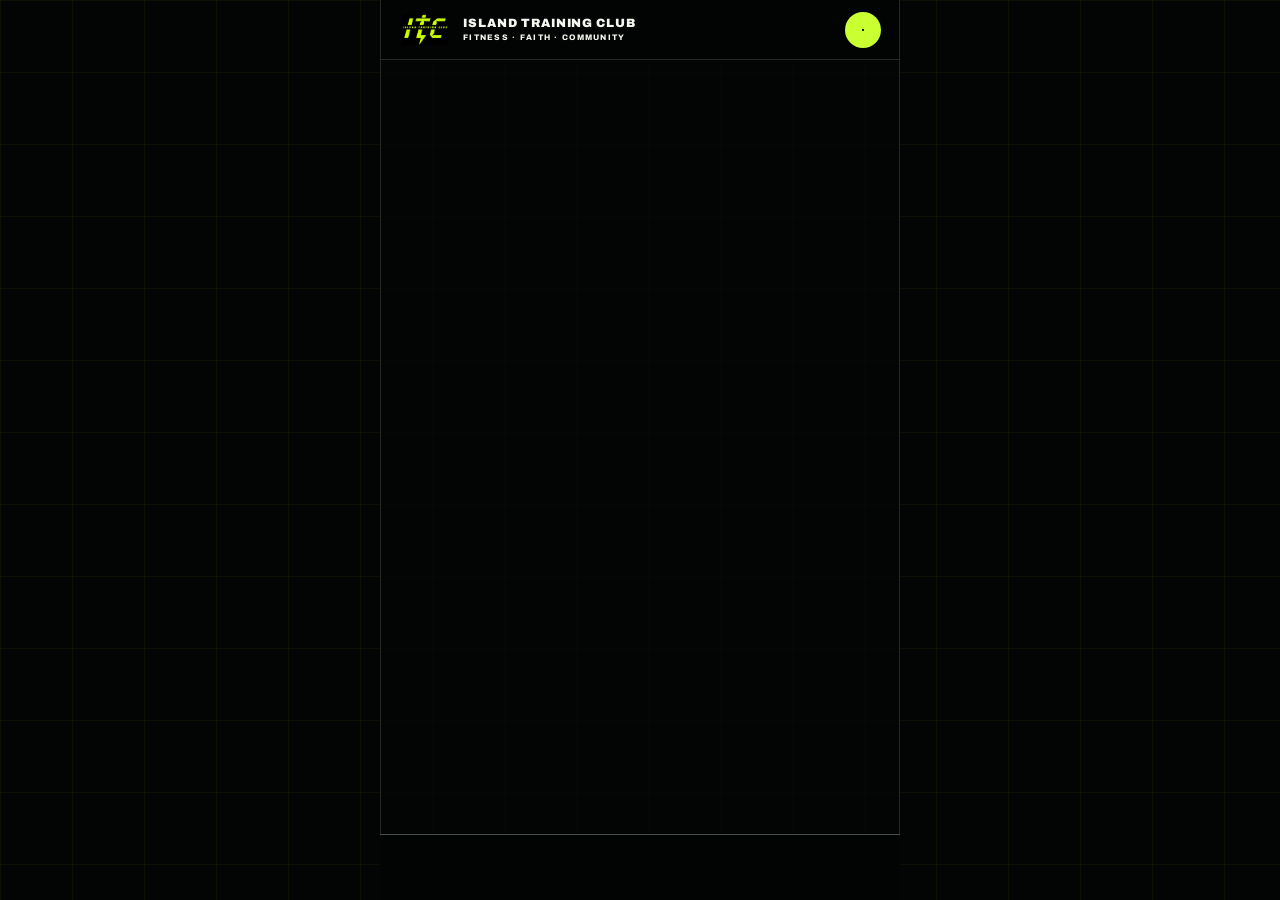
==== commit 3b185425: "fix(profile): align booking counts and browser favicon" ====
--- a/app/index.html
+++ b/app/index.html
@@ -6,7 +6,7 @@
   <meta name="theme-color" content="#030504">
   <title>Island Training Club</title>
   <link rel="manifest" href="manifest.webmanifest">
-  <link rel="icon" href="../assets/itc/logo-favicon.png">
+  <link rel="icon" type="image/png" sizes="48x48" href="../assets/itc/favicon-48.png">
   <link rel="preload" href="../assets/fonts/archivo-latin-variable.woff2" as="font" type="font/woff2" crossorigin>
   <link rel="stylesheet" href="styles.css">
   <script>
--- a/app/styles.css
+++ b/app/styles.css
@@ -301,6 +301,37 @@
 
 .admin-section[open] > summary::after { transform: rotate(-135deg); }
 
+.admin-hyrox-counts {
+  display: grid;
+  grid-template-columns: repeat(auto-fit, minmax(112px, 1fr));
+  gap: 8px;
+  margin: 14px 0;
+}
+
+.admin-hyrox-count {
+  display: grid;
+  gap: 4px;
+  padding: 10px;
+  border: 1px solid var(--line-soft);
+  border-radius: var(--radius-sm);
+  background: var(--surface-2);
+}
+
+.admin-hyrox-count strong {
+  font-family: var(--font-display);
+  font-size: 22px;
+  line-height: 1;
+}
+
+.admin-hyrox-count span {
+  color: var(--muted);
+  font-size: 10px;
+  font-weight: 800;
+  line-height: 1.25;
+  text-transform: uppercase;
+  letter-spacing: .04em;
+}
+
 /* ---- Badges ----------------------------------------------------------- */
 
 .badge {
@@ -511,8 +542,19 @@
   border-top: 1px solid rgba(5, 7, 4, .22);
 }
 
-.ph-stats > div { flex: 1; text-align: center; }
-
+.ph-stats > .ph-stat {
+  flex: 1;
+  display: block;
+  padding: 2px 8px;
+  color: inherit;
+  text-align: center;
+  text-decoration: none;
+  border-radius: 10px;
+}
+
+.ph-stats > .ph-stat + .ph-stat { border-left: 1px solid rgba(5, 7, 4, .22); border-radius: 0 10px 10px 0; }
+.ph-stats > .ph-stat:hover { background: rgba(5, 7, 4, .08); }
+.ph-stats > .ph-stat:focus-visible { outline: 2px solid var(--accent-ink); outline-offset: 2px; }
 .ph-stats strong { display: block; font-size: 20px; font-weight: 900; }
 
 .ph-stats span { font-size: 11px; color: rgba(5, 7, 4, .62); }
@@ -923,6 +965,7 @@
 
 /* ---- Bookings & receipts ---------------------------------------------- */
 
+.booking-group + .booking-group { margin-top: 24px; }
 .booking-card { margin-top: 12px; }
 
 .booking-card header {
@@ -1629,6 +1672,30 @@
 .check input[disabled] + span { opacity: .55; }
 .check input[disabled] + span .modal-link { opacity: 1; }
 
+/* ---- Pooled HYROX registration ---------------------------------------- */
+.hyrox-pool-card { display: grid; gap: 18px; }
+.hyrox-cycle-row h3 { margin-bottom: 4px; }
+.hyrox-venue-options { display: grid; grid-template-columns: repeat(2, minmax(0, 1fr)); gap: 12px; }
+.hyrox-venue-card { border: 1px solid var(--line-soft); margin: 0; }
+.hyrox-preference-grid { display: grid; gap: 10px; border: 0; padding: 0; margin: 0 0 18px; }
+.hyrox-preference-grid legend { font-weight: 700; margin-bottom: 8px; }
+.hyrox-preference-grid label,
+.hyrox-pool-card .check-row { min-height: 44px; display: flex; align-items: center; gap: 10px; }
+.hyrox-preference-grid input,
+.hyrox-pool-card .check-row input { width: 20px; height: 20px; flex: 0 0 auto; }
+.hyrox-threshold-rule { display: grid; grid-template-columns: auto 1fr; gap: 6px 14px; padding: 14px; border: 1px solid var(--line-soft); border-radius: var(--radius-sm); background: var(--surface-3); }
+.hyrox-queue-state { padding: 12px 14px; border-left: 3px solid var(--accent); background: var(--surface-3); }
+.hyrox-gym-controls { display: grid; gap: 10px; margin-top: 16px; }
+.hyrox-gym-controls form { display: flex; gap: 8px; align-items: center; }
+.hyrox-gym-controls form input { min-height: 40px; width: 150px; }
+.hyrox-threshold-rule p { grid-column: 1 / -1; margin: 0; }
+.hyrox-threshold-rule strong { white-space: nowrap; }
+.hyrox-pool-card .banner { margin: 0; }
+@media (max-width: 600px) {
+  .hyrox-venue-options { grid-template-columns: 1fr; }
+  .hyrox-threshold-rule { grid-template-columns: 1fr; gap: 3px; }
+}
+
 /* ---- Free-event venue override + activity map ----------------------- */
 .activity-map-section { margin-top: 16px; }
 .venue-guide { margin-right: 0; margin-bottom: 0; margin-left: 0; }
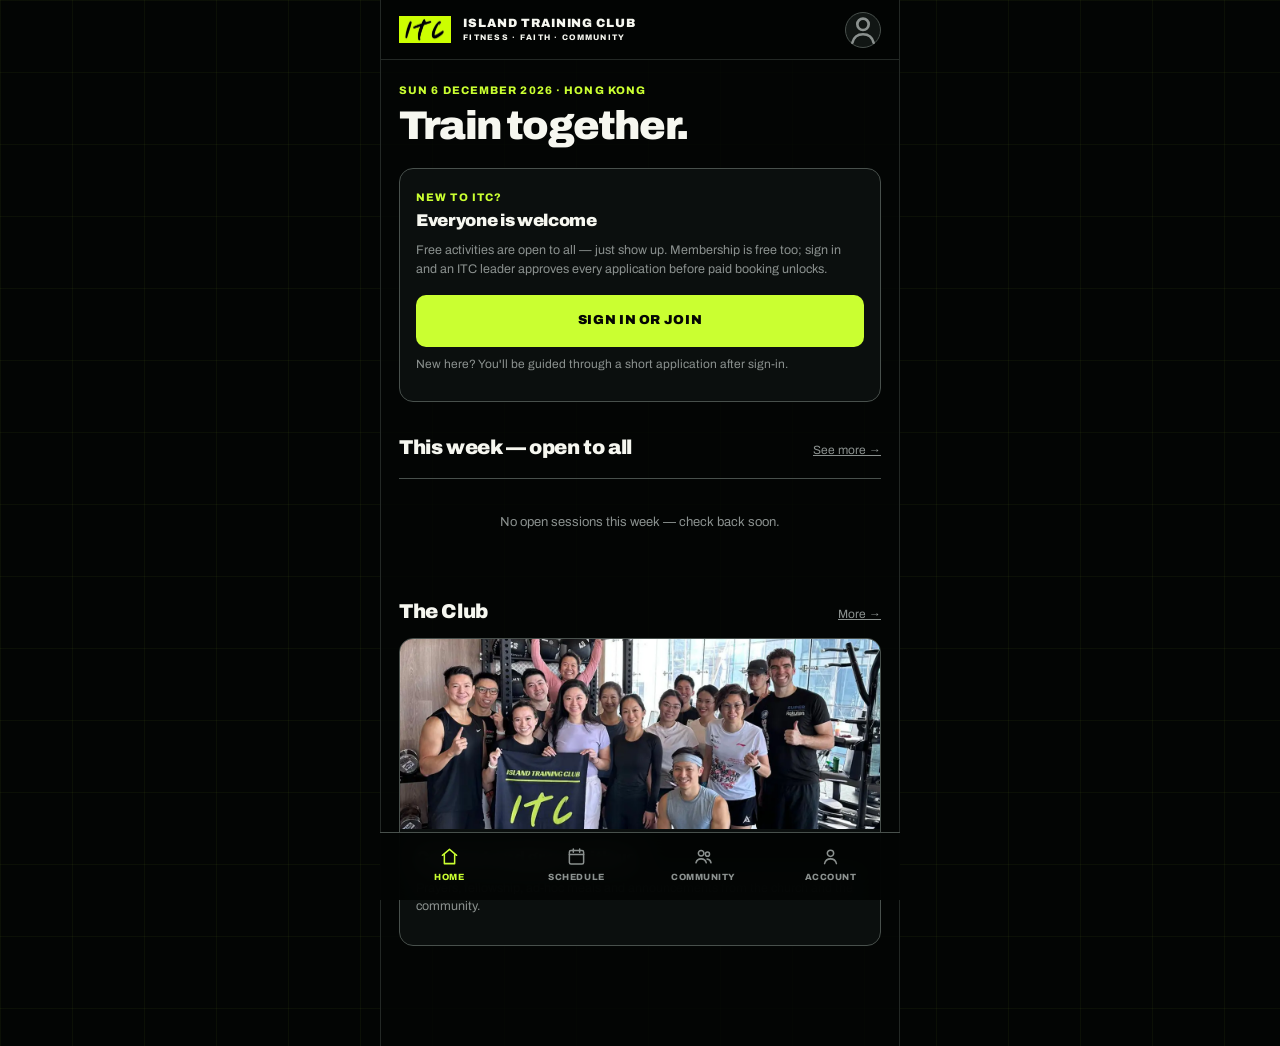
==== commit cdb37f97: "feat(profile): manage approved member photos" ====
--- a/app/index.html
+++ b/app/index.html
@@ -6,7 +6,7 @@
   <meta name="theme-color" content="#030504">
   <title>Island Training Club</title>
   <link rel="manifest" href="manifest.webmanifest">
-  <link rel="icon" type="image/png" sizes="48x48" href="../assets/itc/favicon-48.png">
+  <link rel="icon" href="../assets/itc/logo.webp">
   <link rel="preload" href="../assets/fonts/archivo-latin-variable.woff2" as="font" type="font/woff2" crossorigin>
   <link rel="stylesheet" href="styles.css">
   <script>
@@ -30,14 +30,14 @@
   <div class="app-shell">
     <header class="top-bar">
       <a href="#/home" class="top-logo" aria-label="Island Training Club home">
-        <img src="../assets/itc/logo-header.png" alt="ITC">
+        <img src="../assets/itc/logo.webp" alt="ITC">
       </a>
       <div class="top-wordmark">
         <strong>Island Training Club</strong>
         <span>Fitness · Faith · Community</span>
       </div>
           <a id="top-notifications" class="top-icon-button" href="#/notifications" hidden></a>
-    <a href="#/account" class="top-avatar" id="top-avatar" aria-label="Account">·</a>
+    <a href="#/account" class="top-avatar" id="top-avatar" data-avatar-surface="top" aria-label="Account">·</a>
     </header>
 
           <div id="route-loader" class="route-loader" role="status" aria-live="polite" hidden>Loading…</div>
--- a/app/styles.css
+++ b/app/styles.css
@@ -174,6 +174,32 @@
   border: 1px solid var(--line);
 }
 
+.avatar {
+  position: relative;
+  display: grid;
+  place-items: center;
+  flex: 0 0 auto;
+  width: var(--avatar-size);
+  height: var(--avatar-size);
+  overflow: hidden;
+  border-radius: 50%;
+  background: inherit;
+  color: inherit;
+  font: inherit;
+}
+.avatar__initials { line-height: 1; }
+.avatar__image {
+  position: absolute;
+  inset: 0;
+  width: 100%;
+  height: 100%;
+  border-radius: inherit;
+  object-fit: cover;
+  background: var(--surface-3);
+}
+.avatar.is-error .avatar__image,
+.avatar__image[hidden] { display: none; }
+
 .view {
   padding: 22px 18px calc(var(--nav-h) + 34px);
   outline: none;
@@ -264,73 +290,6 @@
 }
 
 .section-head a { font-size: 12px; color: var(--muted); }
-
-/* Collapsible Admin sub-sections — headers reveal their content on click */
-
-.admin-section > summary {
-  display: flex;
-  align-items: baseline;
-  justify-content: space-between;
-  gap: 12px;
-  margin: 30px 0 12px;
-  cursor: pointer;
-  list-style: none;
-}
-
-.admin-section > summary::-webkit-details-marker { display: none; }
-
-.admin-section > summary h2 {
-  margin: 0;
-  font-family: var(--font-display);
-  font-size: 20px;
-  font-weight: 900;
-  letter-spacing: -.02em;
-}
-
-.admin-section > summary::after {
-  content: "";
-  width: 10px;
-  height: 10px;
-  border-right: 2px solid var(--muted);
-  border-bottom: 2px solid var(--muted);
-  transform: rotate(45deg);
-  transition: transform .15s ease;
-  flex: none;
-  align-self: center;
-}
-
-.admin-section[open] > summary::after { transform: rotate(-135deg); }
-
-.admin-hyrox-counts {
-  display: grid;
-  grid-template-columns: repeat(auto-fit, minmax(112px, 1fr));
-  gap: 8px;
-  margin: 14px 0;
-}
-
-.admin-hyrox-count {
-  display: grid;
-  gap: 4px;
-  padding: 10px;
-  border: 1px solid var(--line-soft);
-  border-radius: var(--radius-sm);
-  background: var(--surface-2);
-}
-
-.admin-hyrox-count strong {
-  font-family: var(--font-display);
-  font-size: 22px;
-  line-height: 1;
-}
-
-.admin-hyrox-count span {
-  color: var(--muted);
-  font-size: 10px;
-  font-weight: 800;
-  line-height: 1.25;
-  text-transform: uppercase;
-  letter-spacing: .04em;
-}
 
 /* ---- Badges ----------------------------------------------------------- */
 
@@ -502,17 +461,39 @@
 .ph-top { display: flex; align-items: center; gap: 16px; }
 
 .ph-avatar {
+  position: relative;
   flex: 0 0 auto;
   display: grid;
   place-items: center;
   width: 72px;
   height: 72px;
+  padding: 0;
+  border: 0;
   border-radius: 50%;
   background: var(--accent-ink);
   color: var(--accent);
   font-size: 22px;
   font-weight: 900;
   letter-spacing: .02em;
+  cursor: pointer;
+}
+.ph-avatar:hover .avatar__image { opacity: .82; }
+.ph-avatar:focus-visible { outline: 3px solid var(--accent-ink); outline-offset: 3px; }
+.ph-avatar-edit {
+  position: absolute;
+  right: -5px;
+  bottom: -3px;
+  z-index: 2;
+  padding: 2px 6px;
+  border: 2px solid var(--accent);
+  border-radius: 999px;
+  background: var(--accent-ink);
+  color: var(--accent);
+  font-size: 9px;
+  font-weight: 800;
+  line-height: 1.4;
+  letter-spacing: .04em;
+  text-transform: uppercase;
 }
 
 .ph-role {
@@ -542,19 +523,8 @@
   border-top: 1px solid rgba(5, 7, 4, .22);
 }
 
-.ph-stats > .ph-stat {
-  flex: 1;
-  display: block;
-  padding: 2px 8px;
-  color: inherit;
-  text-align: center;
-  text-decoration: none;
-  border-radius: 10px;
-}
-
-.ph-stats > .ph-stat + .ph-stat { border-left: 1px solid rgba(5, 7, 4, .22); border-radius: 0 10px 10px 0; }
-.ph-stats > .ph-stat:hover { background: rgba(5, 7, 4, .08); }
-.ph-stats > .ph-stat:focus-visible { outline: 2px solid var(--accent-ink); outline-offset: 2px; }
+.ph-stats > div { flex: 1; text-align: center; }
+
 .ph-stats strong { display: block; font-size: 20px; font-weight: 900; }
 
 .ph-stats span { font-size: 11px; color: rgba(5, 7, 4, .62); }
@@ -698,6 +668,16 @@
 .chip { font-family: var(--font-display); font-size: 12px; font-weight: 800; letter-spacing: .04em; padding: 8px 12px; border: 1px solid var(--line); border-radius: 999px; background: var(--surface-2); color: var(--ink); cursor: pointer; }
 .chip.active { background: var(--accent); color: var(--accent-ink); border-color: var(--accent); }
 
+/* Mock FPS QR placeholder — real version generated server-side. */
+.fps-qr {
+  width: 148px; height: 148px; margin-top: 12px;
+  display: grid; place-items: center; text-align: center;
+  border: 1px dashed var(--line, #3a3f3a); border-radius: 12px;
+  color: var(--muted, #9aa39a); font-size: 12px;
+  background:
+    repeating-linear-gradient(45deg, transparent 0 6px, rgba(255,255,255,0.04) 6px 12px);
+}
+
 /* The next upcoming session on Home, highlighted in the club's neon accent. */
 .session-row.next {
   border: 1px solid var(--accent);
@@ -965,7 +945,6 @@
 
 /* ---- Bookings & receipts ---------------------------------------------- */
 
-.booking-group + .booking-group { margin-top: 24px; }
 .booking-card { margin-top: 12px; }
 
 .booking-card header {
@@ -1657,6 +1636,143 @@
   to   { opacity: 1; }
 }
 
+/* ---- Modal: profile photo crop and management -------------------- */
+
+.avatar-manager-backdrop {
+  position: fixed;
+  inset: 0;
+  z-index: 70;
+  display: grid;
+  place-items: center;
+  padding: max(16px, env(safe-area-inset-top)) max(16px, env(safe-area-inset-right))
+    max(16px, env(safe-area-inset-bottom)) max(16px, env(safe-area-inset-left));
+  background: rgba(3, 5, 4, .78);
+  backdrop-filter: blur(6px);
+  animation: backdrop-in .18s ease-out;
+}
+
+.avatar-manager-dialog {
+  width: min(480px, 100%);
+  max-height: min(860px, calc(100dvh - 32px));
+  overflow: hidden;
+  display: flex;
+  flex-direction: column;
+  color: var(--ink);
+  background: var(--surface-3);
+  border: 1px solid var(--line);
+  border-radius: var(--radius-lg);
+  box-shadow: 0 24px 64px rgba(0, 0, 0, .62);
+}
+
+.avatar-manager-header {
+  display: flex;
+  align-items: center;
+  justify-content: space-between;
+  gap: 16px;
+  padding: 16px 20px;
+  border-bottom: 1px solid var(--line);
+}
+.avatar-manager-header .display { margin: 0; }
+
+.avatar-manager-close {
+  min-width: 44px;
+  min-height: 44px;
+  padding: 8px 10px;
+  border: 1px solid var(--line);
+  border-radius: var(--radius-sm);
+  color: var(--muted);
+  background: transparent;
+  cursor: pointer;
+}
+.avatar-manager-close:hover { color: var(--accent); border-color: var(--accent); }
+.avatar-manager-close[disabled] { opacity: .45; cursor: not-allowed; }
+
+.avatar-manager-body {
+  overflow-y: auto;
+  overscroll-behavior: contain;
+  display: grid;
+  gap: 14px;
+  padding: 20px;
+}
+.avatar-manager-member { margin: 0; font-weight: 800; }
+.avatar-manager-body > .muted { margin: 0; }
+
+.avatar-manager-note {
+  margin: 0;
+  padding: 10px 12px;
+  color: var(--muted);
+  background: var(--surface-2);
+  border: 1px solid var(--line-soft);
+  border-radius: var(--radius-sm);
+  font-size: 13px;
+}
+.avatar-manager-note.is-moderated { color: var(--warn); border-color: rgba(255, 209, 102, .42); }
+
+.avatar-crop-stage {
+  width: min(280px, 76vw);
+  aspect-ratio: 1;
+  justify-self: center;
+  overflow: hidden;
+  touch-action: none;
+  cursor: grab;
+  border: 3px solid var(--accent);
+  border-radius: 50%;
+  background: var(--surface);
+  box-shadow: 0 0 0 8px rgba(202, 255, 49, .08);
+}
+.avatar-crop-stage:active { cursor: grabbing; }
+.avatar-crop-stage:focus-visible,
+.avatar-manager-close:focus-visible,
+.avatar-manager-actions .btn:focus-visible,
+.avatar-zoom-label input:focus-visible {
+  outline: 3px solid var(--accent);
+  outline-offset: 3px;
+}
+.avatar-crop-canvas { width: 100%; height: 100%; object-fit: cover; }
+
+.avatar-zoom-label {
+  display: grid;
+  grid-template-columns: auto 1fr;
+  align-items: center;
+  gap: 14px;
+  min-height: 44px;
+  font-weight: 800;
+}
+.avatar-zoom-label input { width: 100%; accent-color: var(--accent); cursor: pointer; }
+.avatar-zoom-label input[disabled] { opacity: .45; cursor: not-allowed; }
+
+.avatar-file-input {
+  position: absolute;
+  width: 1px;
+  height: 1px;
+  padding: 0;
+  margin: -1px;
+  overflow: hidden;
+  clip: rect(0, 0, 0, 0);
+  white-space: nowrap;
+  border: 0;
+}
+
+.avatar-manager-actions {
+  display: grid;
+  grid-template-columns: 1fr 1fr;
+  gap: 10px;
+}
+.avatar-manager-actions .btn { min-height: 44px; }
+.avatar-manager-actions .btn.danger { grid-column: 1 / -1; }
+.avatar-manager-status { min-height: 1.5em; }
+
+@media (max-width: 420px) {
+  .avatar-manager-backdrop { padding-inline: 8px; }
+  .avatar-manager-body { padding: 16px; }
+  .avatar-manager-actions { grid-template-columns: 1fr; }
+  .avatar-manager-actions .btn.danger { grid-column: auto; }
+}
+
+@media (prefers-reduced-motion: reduce) {
+  .avatar-manager-backdrop { animation: none; }
+}
+
 /* ---- Underlined link inside checkbox labels ----------------------- */
 
 .modal-link {
@@ -1671,30 +1787,6 @@
 
 .check input[disabled] + span { opacity: .55; }
 .check input[disabled] + span .modal-link { opacity: 1; }
-
-/* ---- Pooled HYROX registration ---------------------------------------- */
-.hyrox-pool-card { display: grid; gap: 18px; }
-.hyrox-cycle-row h3 { margin-bottom: 4px; }
-.hyrox-venue-options { display: grid; grid-template-columns: repeat(2, minmax(0, 1fr)); gap: 12px; }
-.hyrox-venue-card { border: 1px solid var(--line-soft); margin: 0; }
-.hyrox-preference-grid { display: grid; gap: 10px; border: 0; padding: 0; margin: 0 0 18px; }
-.hyrox-preference-grid legend { font-weight: 700; margin-bottom: 8px; }
-.hyrox-preference-grid label,
-.hyrox-pool-card .check-row { min-height: 44px; display: flex; align-items: center; gap: 10px; }
-.hyrox-preference-grid input,
-.hyrox-pool-card .check-row input { width: 20px; height: 20px; flex: 0 0 auto; }
-.hyrox-threshold-rule { display: grid; grid-template-columns: auto 1fr; gap: 6px 14px; padding: 14px; border: 1px solid var(--line-soft); border-radius: var(--radius-sm); background: var(--surface-3); }
-.hyrox-queue-state { padding: 12px 14px; border-left: 3px solid var(--accent); background: var(--surface-3); }
-.hyrox-gym-controls { display: grid; gap: 10px; margin-top: 16px; }
-.hyrox-gym-controls form { display: flex; gap: 8px; align-items: center; }
-.hyrox-gym-controls form input { min-height: 40px; width: 150px; }
-.hyrox-threshold-rule p { grid-column: 1 / -1; margin: 0; }
-.hyrox-threshold-rule strong { white-space: nowrap; }
-.hyrox-pool-card .banner { margin: 0; }
-@media (max-width: 600px) {
-  .hyrox-venue-options { grid-template-columns: 1fr; }
-  .hyrox-threshold-rule { grid-template-columns: 1fr; gap: 3px; }
-}
 
 /* ---- Free-event venue override + activity map ----------------------- */
 .activity-map-section { margin-top: 16px; }
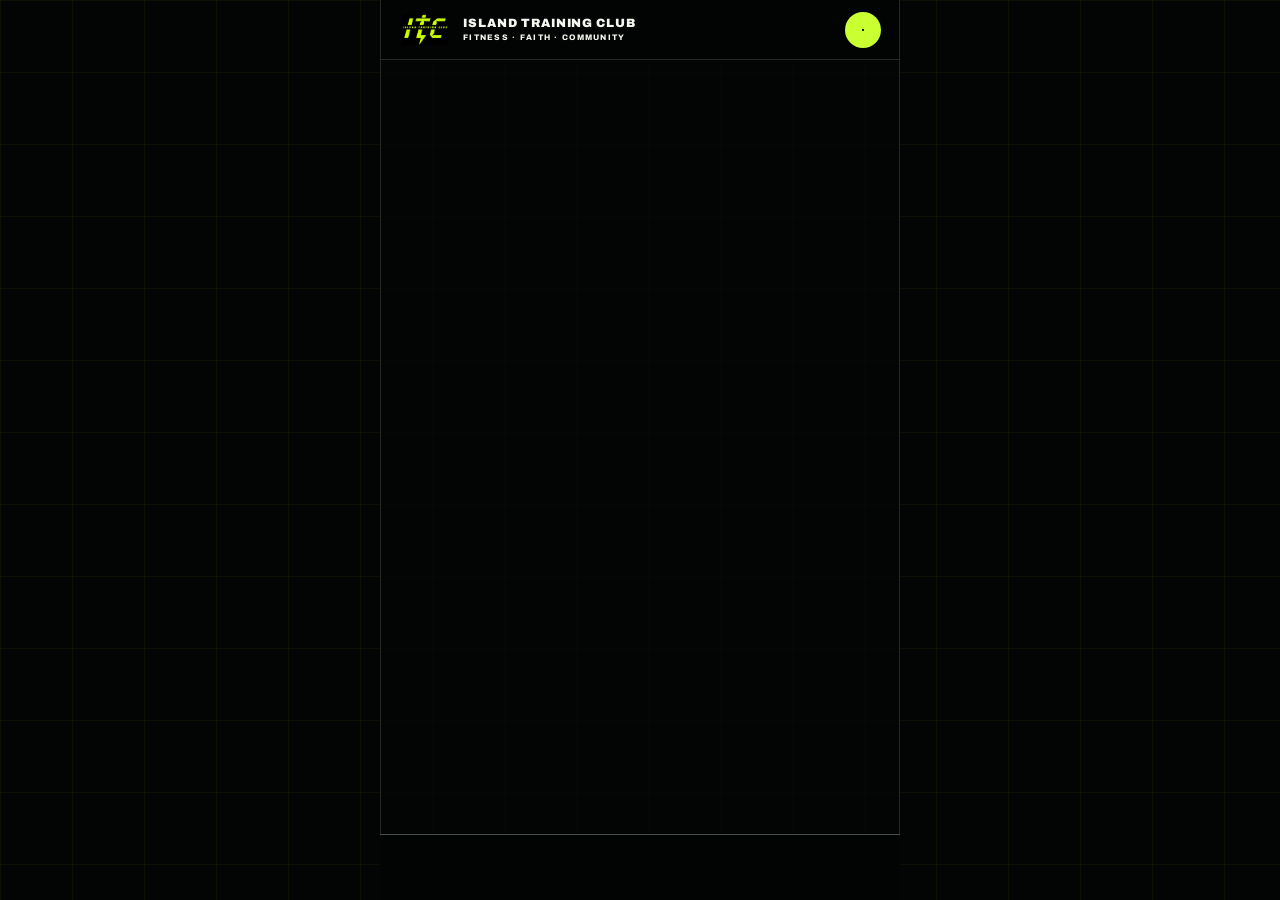
==== commit 26f56d98: "merge: integrate profile photos into testing # Conflicts: #	README.md #	app/js/app.js #	app/js/opera" ====
--- a/app/index.html
+++ b/app/index.html
@@ -6,7 +6,7 @@
   <meta name="theme-color" content="#030504">
   <title>Island Training Club</title>
   <link rel="manifest" href="manifest.webmanifest">
-  <link rel="icon" href="../assets/itc/logo.webp">
+  <link rel="icon" type="image/png" sizes="48x48" href="../assets/itc/favicon-48.png">
   <link rel="preload" href="../assets/fonts/archivo-latin-variable.woff2" as="font" type="font/woff2" crossorigin>
   <link rel="stylesheet" href="styles.css">
   <script>
@@ -30,7 +30,7 @@
   <div class="app-shell">
     <header class="top-bar">
       <a href="#/home" class="top-logo" aria-label="Island Training Club home">
-        <img src="../assets/itc/logo.webp" alt="ITC">
+        <img src="../assets/itc/logo-header.png" alt="ITC">
       </a>
       <div class="top-wordmark">
         <strong>Island Training Club</strong>
--- a/app/styles.css
+++ b/app/styles.css
@@ -39,7 +39,7 @@
 
 * { box-sizing: border-box; }
 
-html { color-scheme: dark; }
+html { color-scheme: dark; scroll-behavior: smooth; }
 
 body {
   margin: 0;
@@ -290,6 +290,263 @@
 }
 
 .section-head a { font-size: 12px; color: var(--muted); }
+
+/* Collapsible Admin sub-sections — headers reveal their content on click */
+
+.admin-section > summary {
+  display: flex;
+  align-items: baseline;
+  justify-content: space-between;
+  gap: 12px;
+  margin: 30px 0 12px;
+  cursor: pointer;
+  list-style: none;
+}
+
+.admin-section > summary::-webkit-details-marker { display: none; }
+
+.admin-section > summary h2 {
+  margin: 0;
+  font-family: var(--font-display);
+  font-size: 20px;
+  font-weight: 900;
+  letter-spacing: -.02em;
+}
+
+.admin-section > summary::after {
+  content: "";
+  width: 10px;
+  height: 10px;
+  border-right: 2px solid var(--muted);
+  border-bottom: 2px solid var(--muted);
+  transform: rotate(45deg);
+  transition: transform .15s ease;
+  flex: none;
+  align-self: center;
+}
+
+.admin-section[open] > summary::after { transform: rotate(-135deg); }
+
+.admin-hyrox-counts {
+  display: grid;
+  grid-template-columns: repeat(auto-fit, minmax(112px, 1fr));
+  gap: 8px;
+  margin: 14px 0;
+}
+
+.admin-hyrox-count {
+  display: grid;
+  gap: 4px;
+  padding: 10px;
+  border: 1px solid var(--line-soft);
+  border-radius: var(--radius-sm);
+  background: var(--surface-2);
+}
+
+.admin-hyrox-count strong {
+  font-family: var(--font-display);
+  font-size: 22px;
+  line-height: 1;
+}
+
+.admin-hyrox-count span {
+  color: var(--muted);
+  font-size: 10px;
+  font-weight: 800;
+  line-height: 1.25;
+  text-transform: uppercase;
+  letter-spacing: .04em;
+}
+
+a.admin-hyrox-count-link {
+  display: grid;
+  gap: 4px;
+  padding: 10px;
+  border: 1px solid var(--line-soft);
+  border-radius: var(--radius-sm);
+  background: var(--surface-2);
+  color: inherit;
+  text-decoration: none;
+  transition: border-color .15s ease, transform .15s ease;
+}
+
+a.admin-hyrox-count-link:hover,
+a.admin-hyrox-count-link:focus-visible {
+  border-color: var(--accent);
+  transform: translateY(-1px);
+  outline: none;
+}
+
+a.admin-hyrox-count-link:focus-visible {
+  box-shadow: 0 0 0 2px var(--accent);
+}
+
+.admin-status-anchor {
+  scroll-margin-top: 80px;
+}
+
+.admin-claims-section {
+  margin: 16px 0 0;
+  padding: 12px 14px;
+  border: 1px solid var(--line-soft);
+  border-radius: var(--radius-sm);
+  background: var(--surface-2);
+}
+
+.admin-claims-section > summary {
+  display: flex;
+  align-items: center;
+  justify-content: space-between;
+  gap: 12px;
+  cursor: pointer;
+  list-style: none;
+}
+
+.admin-claims-section > summary::-webkit-details-marker { display: none; }
+
+.admin-claims-section > summary::after {
+  content: "";
+  width: 9px;
+  height: 9px;
+  border-right: 2px solid var(--muted);
+  border-bottom: 2px solid var(--muted);
+  transform: rotate(45deg);
+  transition: transform .15s ease;
+}
+
+.admin-claims-section[open] > summary::after { transform: rotate(-135deg); }
+
+.admin-claims-section > .member-row,
+.admin-claims-section > form { margin-top: 10px; }
+
+.admin-payment-roster {
+  margin-top: 16px;
+  border: 1px solid var(--line-soft);
+  border-radius: var(--radius-sm);
+  background: var(--surface-2);
+  overflow: hidden;
+}
+
+.admin-payment-roster > summary,
+.admin-payment-group > summary,
+.admin-attendance-session > summary {
+  cursor: pointer;
+  list-style: none;
+}
+
+.admin-payment-roster > summary {
+  display: flex;
+  align-items: center;
+  justify-content: space-between;
+  gap: 16px;
+  padding: 14px;
+}
+
+.admin-roster-heading { display: grid; gap: 3px; min-width: 0; }
+.admin-roster-counts { display: flex; flex-wrap: wrap; justify-content: flex-end; gap: 6px 10px; }
+.admin-roster-counts span { color: var(--muted); font-size: 10px; font-weight: 800; text-transform: uppercase; }
+
+.admin-upcoming-weeks > summary {
+  display: flex;
+  align-items: center;
+  justify-content: space-between;
+  gap: 12px;
+  min-height: 48px;
+  padding: 12px 14px;
+  border: 1px solid var(--line-soft);
+  border-radius: var(--radius-sm);
+  cursor: pointer;
+}
+.admin-upcoming-weeks > summary::after { content: "›"; font-size: 20px; }
+.admin-upcoming-weeks[open] > summary::after { transform: rotate(90deg); }
+.admin-upcoming-weeks > summary h3 { flex: 1; }
+.admin-upcoming-weeks > summary:focus-visible { outline: 2px solid var(--accent); }
+
+.admin-roster-disclosures {
+  margin-top: 16px;
+  border: 1px solid var(--line-soft);
+  border-radius: var(--radius-sm);
+  overflow: hidden;
+}
+.admin-roster-context { padding: 10px 14px; }
+.admin-capacity-line { margin-top: 12px; }
+.admin-venue-finalization {
+  margin-top: 20px;
+  padding: 16px;
+  border: 1px solid var(--line-soft);
+  border-radius: var(--radius-sm);
+  background: color-mix(in srgb, var(--surface-2) 65%, transparent);
+}
+.admin-venue-finalization .section-head { margin: 0; }
+.admin-venue-finalization h4 { margin-top: 4px; }
+.admin-venue-finalization.is-finalized { border-color: color-mix(in srgb, var(--accent) 45%, var(--line-soft)); }
+.admin-venue-finalization .field { margin-top: 12px; }
+.admin-payment-group { border-top: 1px solid var(--line-soft); }
+.admin-payment-group > summary { min-height: 48px; cursor: pointer; }
+.admin-payment-group > summary::after { content: "›"; font-size: 20px; }
+.admin-payment-group[open] > summary::after { transform: rotate(90deg); }
+.admin-payment-group > summary > span:first-child { flex: 1; min-width: 0; }
+.admin-payment-group > summary > span:first-child > span { display: block; margin-top: 4px; }
+.admin-payment-group > summary:hover,
+.admin-payment-group[open] > summary { background: var(--surface-2); }
+.admin-payment-group[open] { border-left: 3px solid var(--accent); }
+.admin-payment-group > summary:focus-visible { outline: 2px solid var(--accent); outline-offset: -3px; }
+.admin-queue-group { margin-top: 8px; }
+.admin-queue-list { margin: 0; padding: 0 16px 12px 38px; }
+.admin-queue-list li { padding: 10px 0; overflow-wrap: anywhere; }
+.admin-queue-list li span { display: block; margin-top: 4px; }
+.admin-roster-reject { padding: 0 14px 12px; }
+.admin-payment-group > summary {
+  display: flex;
+  align-items: center;
+  justify-content: space-between;
+  gap: 12px;
+  padding: 12px 14px;
+  font-size: 13px;
+  font-weight: 800;
+}
+
+.admin-payment-group > p { padding: 0 14px 12px; }
+
+.admin-attendance-session {
+  margin-top: 14px;
+  border: 1px solid var(--line-soft);
+  border-radius: var(--radius-sm);
+  overflow: hidden;
+}
+.admin-attendance-session > summary {
+  display: flex;
+  align-items: center;
+  justify-content: space-between;
+  gap: 12px;
+  padding: 12px 14px;
+  background: var(--surface-2);
+  font-size: 12px;
+}
+.admin-attendance-session > summary > span:first-child { display: grid; gap: 3px; }
+.admin-attendance-copy,
+.admin-attendance-empty { padding: 10px 14px; }
+.admin-attendance-name { display: flex; align-items: center; gap: 8px; min-width: 0; }
+
+.admin-roster-row {
+  display: flex;
+  align-items: center;
+  justify-content: space-between;
+  gap: 12px;
+  min-width: 0;
+  padding: 10px 14px;
+  border-top: 1px solid var(--line-soft);
+}
+.admin-roster-row strong { min-width: 0; overflow-wrap: anywhere; }
+
+@media (max-width: 600px) {
+  .admin-payment-roster > summary,
+  .admin-attendance-session > summary { align-items: flex-start; flex-direction: column; }
+  .admin-roster-counts { justify-content: flex-start; }
+  .admin-roster-row { align-items: stretch; flex-direction: column; }
+  .admin-attendance-name { justify-content: space-between; }
+  .admin-roster-row .btn { width: 100%; }
+}
 
 /* ---- Badges ----------------------------------------------------------- */
 
@@ -523,8 +780,19 @@
   border-top: 1px solid rgba(5, 7, 4, .22);
 }
 
-.ph-stats > div { flex: 1; text-align: center; }
-
+.ph-stats > .ph-stat {
+  flex: 1;
+  display: block;
+  padding: 2px 8px;
+  color: inherit;
+  text-align: center;
+  text-decoration: none;
+  border-radius: 10px;
+}
+
+.ph-stats > .ph-stat + .ph-stat { border-left: 1px solid rgba(5, 7, 4, .22); border-radius: 0 10px 10px 0; }
+.ph-stats > .ph-stat:hover { background: rgba(5, 7, 4, .08); }
+.ph-stats > .ph-stat:focus-visible { outline: 2px solid var(--accent-ink); outline-offset: 2px; }
 .ph-stats strong { display: block; font-size: 20px; font-weight: 900; }
 
 .ph-stats span { font-size: 11px; color: rgba(5, 7, 4, .62); }
@@ -595,6 +863,9 @@
   text-decoration: none;
   color: inherit;
 }
+
+.hyrox-cycle-content { min-width: 0; }
+.hyrox-cycle-venues span { display: block; }
 
 .session-row time {
   font-size: 11px;
@@ -668,16 +939,6 @@
 .chip { font-family: var(--font-display); font-size: 12px; font-weight: 800; letter-spacing: .04em; padding: 8px 12px; border: 1px solid var(--line); border-radius: 999px; background: var(--surface-2); color: var(--ink); cursor: pointer; }
 .chip.active { background: var(--accent); color: var(--accent-ink); border-color: var(--accent); }
 
-/* Mock FPS QR placeholder — real version generated server-side. */
-.fps-qr {
-  width: 148px; height: 148px; margin-top: 12px;
-  display: grid; place-items: center; text-align: center;
-  border: 1px dashed var(--line, #3a3f3a); border-radius: 12px;
-  color: var(--muted, #9aa39a); font-size: 12px;
-  background:
-    repeating-linear-gradient(45deg, transparent 0 6px, rgba(255,255,255,0.04) 6px 12px);
-}
-
 /* The next upcoming session on Home, highlighted in the club's neon accent. */
 .session-row.next {
   border: 1px solid var(--accent);
@@ -850,13 +1111,26 @@
   margin-top: 10px;
 }
 
-.attendees span {
+.attendees > span {
   border: 1px solid var(--line);
   border-radius: 999px;
   padding: 5px 10px;
   font-size: 10.5px;
   color: var(--muted);
 }
+
+.attendee-row {
+  display: flex;
+  align-items: center;
+  gap: 8px;
+  min-height: 40px;
+  padding: 4px 10px 4px 4px;
+  border: 1px solid var(--line);
+  border-radius: 999px;
+  color: var(--muted);
+}
+.attendee-name { font-size: 10.5px; font-weight: 700; }
+.attendee-avatar { background: var(--surface-3); color: var(--accent); }
 
 .locked-note {
   margin-top: 10px;
@@ -981,16 +1255,26 @@
 
 .admin-tabs {
   display: flex;
+  flex-wrap: nowrap;
   gap: 6px;
   margin-top: 18px;
   padding: 4px;
   border: 1px solid var(--line);
   border-radius: 12px;
   background: var(--surface);
-}
+  overflow-x: auto;
+  scroll-snap-type: x mandatory;
+  scrollbar-width: none;
+  -webkit-overflow-scrolling: touch;
+  overscroll-behavior-inline: contain;
+}
+
+.admin-tabs::-webkit-scrollbar { display: none; }
 
 .admin-tabs a {
-  flex: 1;
+  flex: 0 0 auto;
+  min-width: 84px;
+  scroll-snap-align: start;
   text-align: center;
   padding: 9px 6px;
   border-radius: 8px;
@@ -1016,6 +1300,7 @@
 .applicant dd { margin: 0; color: var(--ink); }
 
 .approval-group .card + .card { margin-top: 10px; }
+.member-approvals { margin-top: 28px; }
 
 .applicant-awaiting {
   background: transparent;
@@ -1112,7 +1397,47 @@
 }
 
 .member-row .who strong { display: block; font-size: 13.5px; }
-.member-row .who span { font-size: 11px; color: var(--muted); }
+.member-row .who > span:not(.avatar) { font-size: 11px; color: var(--muted); }
+
+.member-avatar-who { display: flex; align-items: center; gap: 10px; min-width: 0; }
+.member-avatar-copy { min-width: 0; }
+.member-avatar-copy > span { display: block; overflow-wrap: anywhere; }
+.admin-member-avatar,
+.admin-pending-avatar { background: var(--surface-3); color: var(--accent); }
+.member-admin-controls { display: grid; justify-items: end; gap: 8px; min-width: min(280px, 52%); }
+.member-photo-state { display: grid; justify-items: end; gap: 8px; width: 100%; }
+.avatar-hide-controls { width: 100%; }
+.avatar-hide-controls > label,
+.avatar-review-actions > label { display: block; margin-bottom: 5px; color: var(--muted); font-size: 11px; font-weight: 700; }
+.avatar-hide-action { display: flex; justify-content: flex-end; gap: 8px; }
+.avatar-hide-action input,
+.avatar-review-actions input { min-height: 44px; min-width: 0; }
+.avatar-moderation-reason { margin: 0; text-align: right; }
+
+.avatar-review-queue { margin-top: 18px; }
+.avatar-review-card {
+  display: grid;
+  grid-template-columns: auto minmax(0, 1fr);
+  gap: 12px;
+  align-items: center;
+  margin-top: 10px;
+  padding: 14px;
+  border: 1px solid rgba(255, 209, 102, .42);
+  border-radius: var(--radius);
+  background: rgba(255, 209, 102, .06);
+}
+.avatar-review-copy { display: grid; justify-items: start; gap: 5px; min-width: 0; }
+.avatar-review-copy p { margin: 0; }
+.avatar-review-actions { grid-column: 1 / -1; }
+.avatar-review-actions .btn-row { margin-top: 8px; }
+
+@media (max-width: 520px) {
+  .member-row { align-items: flex-start; flex-direction: column; }
+  .member-admin-controls { justify-items: stretch; width: 100%; max-width: none; }
+  .member-photo-state { justify-items: start; }
+  .avatar-hide-action { flex-direction: column; }
+  .avatar-moderation-reason { text-align: left; }
+}
 
 /* ---- Notifications ---------------------------------------------------- */
 
@@ -1688,9 +2013,12 @@
 .avatar-manager-close[disabled] { opacity: .45; cursor: not-allowed; }
 
 .avatar-manager-body {
+  min-height: 0;
   overflow-y: auto;
   overscroll-behavior: contain;
   display: grid;
+  grid-auto-rows: max-content;
+  align-content: start;
   gap: 14px;
   padding: 20px;
 }
@@ -1709,8 +2037,9 @@
 .avatar-manager-note.is-moderated { color: var(--warn); border-color: rgba(255, 209, 102, .42); }
 
 .avatar-crop-stage {
-  width: min(280px, 76vw);
-  aspect-ratio: 1;
+  --avatar-crop-size: min(280px, 76vw);
+  width: var(--avatar-crop-size);
+  height: var(--avatar-crop-size);
   justify-self: center;
   overflow: hidden;
   touch-action: none;
@@ -1787,6 +2116,185 @@
 
 .check input[disabled] + span { opacity: .55; }
 .check input[disabled] + span .modal-link { opacity: 1; }
+
+/* ---- Pooled HYROX registration ---------------------------------------- */
+.hyrox-registration {
+  /* Explicit horizontal padding so the headline, lede, and form never flush
+     against the left edge of the app shell. The rhythm mirrors .view so
+     the page reads as a single composed block on every viewport. */
+  padding: 0 6px;
+  display: grid;
+  gap: 18px;
+}
+.hyrox-kicker {
+  /* Energy-mood: bright lime accent kicker sets the tone above the headline. */
+  color: var(--accent);
+  letter-spacing: 0.18em;
+  font-weight: 900;
+  text-transform: uppercase;
+}
+.hyrox-no-deferral {
+  display: grid;
+  grid-template-columns: 18px 1fr;
+  align-items: start;
+  gap: 10px;
+  padding: 12px 14px;
+  border: 1px solid var(--line);
+  border-radius: var(--radius-sm);
+  background: rgba(202, 255, 49, 0.04);
+  color: var(--ink);
+}
+.hyrox-no-deferral p { margin: 0; font-size: 13px; line-height: 1.45; color: var(--ink); }
+.hyrox-no-deferral strong { color: var(--accent); font-weight: 800; }
+.hyrox-no-deferral-icon {
+  width: 18px;
+  height: 18px;
+  color: var(--accent);
+  display: inline-flex;
+  align-items: center;
+  justify-content: center;
+}
+.hyrox-no-deferral-icon svg { width: 100%; height: 100%; }
+.hyrox-reserve-card { padding: 18px 16px 20px; }
+.hyrox-radio {
+  /* The label is the entire row click target. The radio input itself is
+     visually hidden but accessible. */
+  display: block;
+  cursor: pointer;
+  position: relative;
+}
+.hyrox-radio input {
+  /* Hide the native radio control but keep it accessible and focusable. */
+  position: absolute;
+  inset: 0;
+  width: 100%;
+  height: 100%;
+  margin: 0;
+  opacity: 0;
+  cursor: pointer;
+  z-index: 1;
+}
+.hyrox-radio-card {
+  display: grid;
+  grid-template-columns: 18px 1fr;
+  align-items: center;
+  gap: 12px;
+  padding: 14px 14px 14px;
+  border: 1px solid var(--line);
+  border-radius: var(--radius-sm);
+  background: var(--surface-2);
+  transition: border-color 0.15s ease, background 0.15s ease;
+}
+.hyrox-radio-text { display: flex; flex-direction: column; gap: 2px; min-width: 0; }
+.hyrox-radio-card .hyrox-radio-name { font-weight: 800; font-size: 14px; }
+.hyrox-radio-card .hyrox-radio-meta { color: var(--muted); font-size: 12px; }
+.hyrox-radio-dot {
+  /* Visible radio dot inside the card so the option reads as a radio. */
+  width: 18px;
+  height: 18px;
+  border-radius: 50%;
+  border: 2px solid #5a5e54;
+  background: transparent;
+  transition: border-color 0.15s ease, background 0.15s ease;
+  flex: 0 0 auto;
+}
+.hyrox-radio input:checked + .hyrox-radio-card {
+  border-color: var(--accent);
+  background: rgba(202, 255, 49, 0.06);
+}
+.hyrox-radio input:checked + .hyrox-radio-card .hyrox-radio-dot {
+  border-color: var(--accent);
+  background: radial-gradient(circle, var(--accent) 0 4px, transparent 5px);
+}
+.hyrox-radio input:focus-visible + .hyrox-radio-card {
+  outline: 2px solid var(--accent);
+  outline-offset: 2px;
+}
+.hyrox-cta {
+  /* Energy-mood: prominent lime CTA matching the rest of the app. */
+  margin-top: 8px;
+}
+.replacement-panel { border-color: var(--line); background: rgba(202, 255, 49, 0.035); }
+.replacement-panel h3 { margin: 0; }
+.replacement-panel .btn { min-height: 44px; }
+.replacement-admin-row { display: grid; gap: 12px; padding: 14px 0; border-top: 1px solid var(--line-soft); }
+.replacement-admin-row:first-child { border-top: 0; }
+.replacement-admin-row .who { min-width: 0; }
+.replacement-admin-row .who strong,
+.replacement-admin-row .who span { display: block; overflow-wrap: anywhere; }
+.replacement-admin-status { display: grid; gap: 8px; }
+.replacement-admin-status .btn-row { margin-top: 0; }
+@media (min-width: 600px) {
+  .replacement-admin-row { grid-template-columns: minmax(0, 1fr) minmax(260px, .9fr); align-items: center; }
+}
+@media (max-width: 420px) {
+  .replacement-panel .btn-row { grid-template-columns: 1fr; }
+}
+.hyrox-pool-card { display: grid; gap: 18px; padding: 4px; }
+.hyrox-cycle-row h3 { margin-bottom: 4px; }
+.hyrox-venue-options { display: grid; grid-template-columns: repeat(2, minmax(0, 1fr)); gap: 12px; padding: 0; }
+.hyrox-venue-options .hyrox-venue-card { padding: 18px 18px 20px; }
+.hyrox-venue-card { border: 1px solid var(--line-soft); margin: 0; }
+.hyrox-island-ecc-card { margin-top: 12px; }
+.hyrox-admin-cycle + .hyrox-island-ecc-card { margin-top: 12px; }
+section.hyrox-admin-cycle + .hyrox-island-ecc-card { margin-top: 12px; }
+.hyrox-venue-card h3 { overflow-wrap: anywhere; }
+.hyrox-preference-grid { display: grid; gap: 8px; border: 0; padding: 0; margin: 0 0 18px; }
+.hyrox-preference-grid legend { font-weight: 700; margin-bottom: 8px; }
+.hyrox-preference-grid .hyrox-radio { min-height: 44px; }
+.hyrox-pool-card .check-row { min-height: 44px; display: flex; align-items: center; gap: 10px; }
+.hyrox-pool-card .check-row input { width: 20px; height: 20px; flex: 0 0 auto; position: static; opacity: 1; pointer-events: auto; }
+.hyrox-booking-preference { margin-bottom: 0; }
+.hyrox-reserve-card .check-row { margin-bottom: 18px; }
+.hyrox-reserve-card .hyrox-preference-grid { margin-bottom: 18px; }
+.hyrox-threshold-rule {
+  /* Cleaner summary panel below the preference choices. Each rule sits in
+     its own row so the rhythm is easier to scan. */
+  display: grid;
+  gap: 8px;
+  padding: 16px 16px 14px;
+  border: 1px solid var(--line-soft);
+  border-radius: var(--radius-sm);
+  background: var(--surface-3);
+  margin-bottom: 18px;
+}
+.hyrox-threshold-rule p {
+  margin: 0;
+  font-size: 13px;
+  line-height: 1.45;
+}
+.hyrox-queue-state { padding: 12px 14px; border-left: 3px solid var(--accent); background: var(--surface-3); }
+.hyrox-gym-controls { display: grid; gap: 10px; margin-top: 16px; }
+.hyrox-gym-controls form { display: flex; gap: 8px; align-items: center; }
+.hyrox-gym-controls form input { min-height: 40px; width: 150px; }
+.hyrox-pool-card .banner { margin: 0; }
+@media (max-width: 600px) {
+  .session-row.hyrox-cycle-row {
+    grid-template-columns: 44px minmax(0, 1fr);
+    align-items: start;
+    gap: 7px 10px;
+    padding: 16px 4px;
+  }
+  .hyrox-cycle-row > time {
+    grid-column: 1;
+    grid-row: 1 / span 2;
+    padding-top: 2px;
+  }
+  .hyrox-cycle-row .hyrox-cycle-content { grid-column: 2; }
+  .hyrox-cycle-row .row-end {
+    grid-column: 2;
+    align-items: flex-start;
+    justify-self: start;
+    text-align: left;
+  }
+  .hyrox-cycle-row h3 { line-height: 1.25; white-space: normal; }
+  .hyrox-cycle-row p { line-height: 1.4; }
+  .hyrox-venue-options { grid-template-columns: 1fr; }
+  .hyrox-threshold-rule { grid-template-columns: 1fr; gap: 3px; }
+  .hyrox-pool-card { padding: 0 4px; }
+  .hyrox-pool-card .display { font-size: 32px; line-height: 1; word-break: keep-all; }
+  .hyrox-venue-options .hyrox-venue-card { padding: 20px 18px; }
+}
 
 /* ---- Free-event venue override + activity map ----------------------- */
 .activity-map-section { margin-top: 16px; }
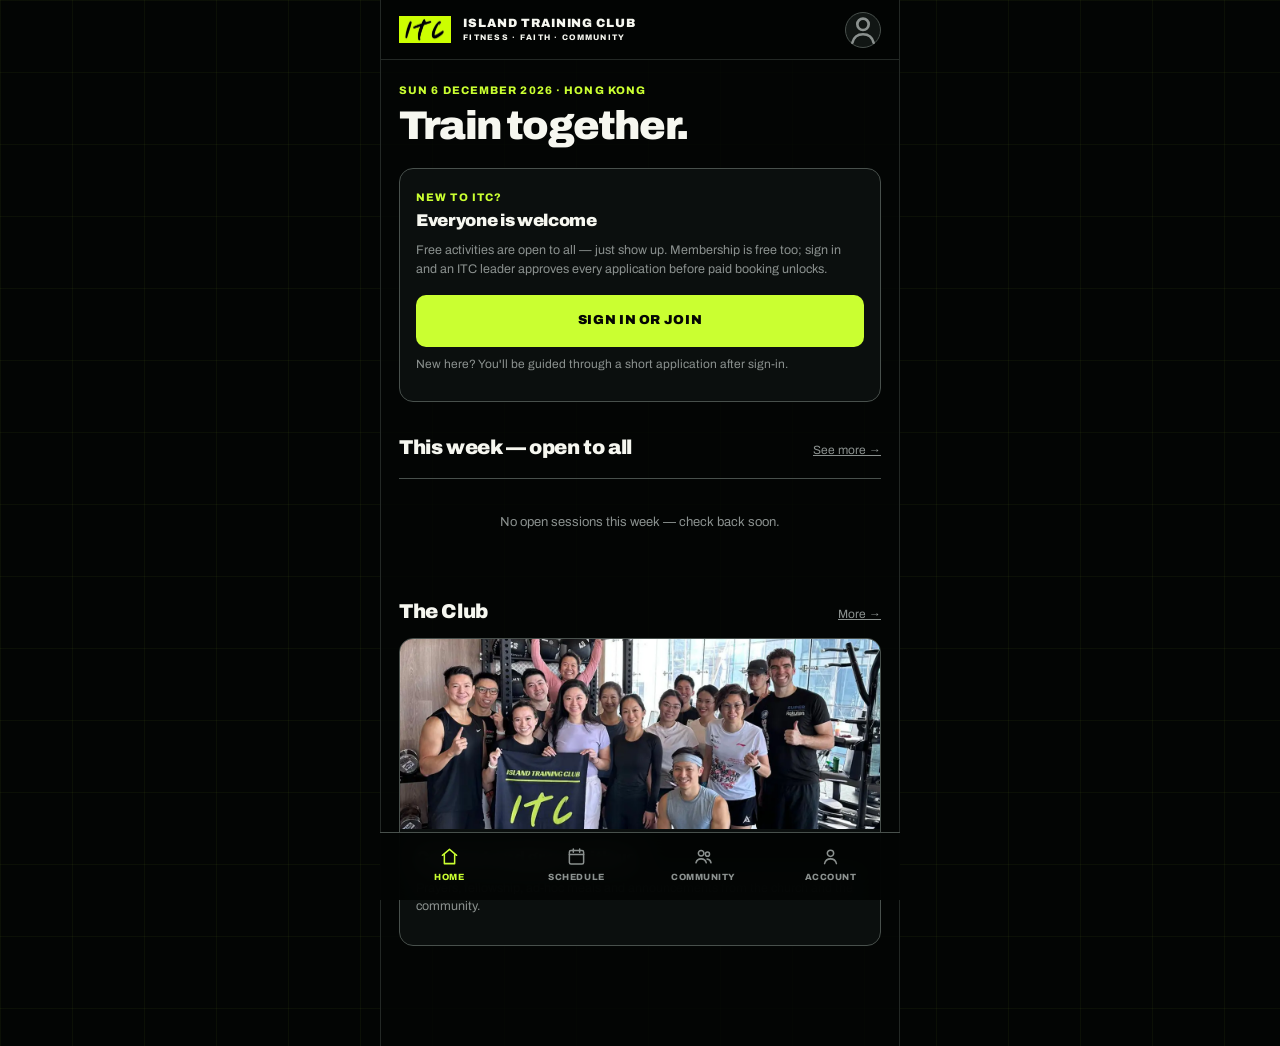
==== commit 306c19c1: "Merge 953fdc3a5b5f635f21890de6885109de11d0bca3 into b44c76d67685511a2b67a0f3fbc845d8dbffba56" ====
--- a/app/index.html
+++ b/app/index.html
@@ -6,7 +6,7 @@
   <meta name="theme-color" content="#030504">
   <title>Island Training Club</title>
   <link rel="manifest" href="manifest.webmanifest">
-  <link rel="icon" type="image/png" sizes="48x48" href="../assets/itc/favicon-48.png">
+  <link rel="icon" href="../assets/itc/logo.webp">
   <link rel="preload" href="../assets/fonts/archivo-latin-variable.woff2" as="font" type="font/woff2" crossorigin>
   <link rel="stylesheet" href="styles.css">
   <script>
@@ -30,7 +30,7 @@
   <div class="app-shell">
     <header class="top-bar">
       <a href="#/home" class="top-logo" aria-label="Island Training Club home">
-        <img src="../assets/itc/logo-header.png" alt="ITC">
+        <img src="../assets/itc/logo.webp" alt="ITC">
       </a>
       <div class="top-wordmark">
         <strong>Island Training Club</strong>
--- a/app/styles.css
+++ b/app/styles.css
@@ -39,7 +39,7 @@
 
 * { box-sizing: border-box; }
 
-html { color-scheme: dark; scroll-behavior: smooth; }
+html { color-scheme: dark; }
 
 body {
   margin: 0;
@@ -290,263 +290,6 @@
 }
 
 .section-head a { font-size: 12px; color: var(--muted); }
-
-/* Collapsible Admin sub-sections — headers reveal their content on click */
-
-.admin-section > summary {
-  display: flex;
-  align-items: baseline;
-  justify-content: space-between;
-  gap: 12px;
-  margin: 30px 0 12px;
-  cursor: pointer;
-  list-style: none;
-}
-
-.admin-section > summary::-webkit-details-marker { display: none; }
-
-.admin-section > summary h2 {
-  margin: 0;
-  font-family: var(--font-display);
-  font-size: 20px;
-  font-weight: 900;
-  letter-spacing: -.02em;
-}
-
-.admin-section > summary::after {
-  content: "";
-  width: 10px;
-  height: 10px;
-  border-right: 2px solid var(--muted);
-  border-bottom: 2px solid var(--muted);
-  transform: rotate(45deg);
-  transition: transform .15s ease;
-  flex: none;
-  align-self: center;
-}
-
-.admin-section[open] > summary::after { transform: rotate(-135deg); }
-
-.admin-hyrox-counts {
-  display: grid;
-  grid-template-columns: repeat(auto-fit, minmax(112px, 1fr));
-  gap: 8px;
-  margin: 14px 0;
-}
-
-.admin-hyrox-count {
-  display: grid;
-  gap: 4px;
-  padding: 10px;
-  border: 1px solid var(--line-soft);
-  border-radius: var(--radius-sm);
-  background: var(--surface-2);
-}
-
-.admin-hyrox-count strong {
-  font-family: var(--font-display);
-  font-size: 22px;
-  line-height: 1;
-}
-
-.admin-hyrox-count span {
-  color: var(--muted);
-  font-size: 10px;
-  font-weight: 800;
-  line-height: 1.25;
-  text-transform: uppercase;
-  letter-spacing: .04em;
-}
-
-a.admin-hyrox-count-link {
-  display: grid;
-  gap: 4px;
-  padding: 10px;
-  border: 1px solid var(--line-soft);
-  border-radius: var(--radius-sm);
-  background: var(--surface-2);
-  color: inherit;
-  text-decoration: none;
-  transition: border-color .15s ease, transform .15s ease;
-}
-
-a.admin-hyrox-count-link:hover,
-a.admin-hyrox-count-link:focus-visible {
-  border-color: var(--accent);
-  transform: translateY(-1px);
-  outline: none;
-}
-
-a.admin-hyrox-count-link:focus-visible {
-  box-shadow: 0 0 0 2px var(--accent);
-}
-
-.admin-status-anchor {
-  scroll-margin-top: 80px;
-}
-
-.admin-claims-section {
-  margin: 16px 0 0;
-  padding: 12px 14px;
-  border: 1px solid var(--line-soft);
-  border-radius: var(--radius-sm);
-  background: var(--surface-2);
-}
-
-.admin-claims-section > summary {
-  display: flex;
-  align-items: center;
-  justify-content: space-between;
-  gap: 12px;
-  cursor: pointer;
-  list-style: none;
-}
-
-.admin-claims-section > summary::-webkit-details-marker { display: none; }
-
-.admin-claims-section > summary::after {
-  content: "";
-  width: 9px;
-  height: 9px;
-  border-right: 2px solid var(--muted);
-  border-bottom: 2px solid var(--muted);
-  transform: rotate(45deg);
-  transition: transform .15s ease;
-}
-
-.admin-claims-section[open] > summary::after { transform: rotate(-135deg); }
-
-.admin-claims-section > .member-row,
-.admin-claims-section > form { margin-top: 10px; }
-
-.admin-payment-roster {
-  margin-top: 16px;
-  border: 1px solid var(--line-soft);
-  border-radius: var(--radius-sm);
-  background: var(--surface-2);
-  overflow: hidden;
-}
-
-.admin-payment-roster > summary,
-.admin-payment-group > summary,
-.admin-attendance-session > summary {
-  cursor: pointer;
-  list-style: none;
-}
-
-.admin-payment-roster > summary {
-  display: flex;
-  align-items: center;
-  justify-content: space-between;
-  gap: 16px;
-  padding: 14px;
-}
-
-.admin-roster-heading { display: grid; gap: 3px; min-width: 0; }
-.admin-roster-counts { display: flex; flex-wrap: wrap; justify-content: flex-end; gap: 6px 10px; }
-.admin-roster-counts span { color: var(--muted); font-size: 10px; font-weight: 800; text-transform: uppercase; }
-
-.admin-upcoming-weeks > summary {
-  display: flex;
-  align-items: center;
-  justify-content: space-between;
-  gap: 12px;
-  min-height: 48px;
-  padding: 12px 14px;
-  border: 1px solid var(--line-soft);
-  border-radius: var(--radius-sm);
-  cursor: pointer;
-}
-.admin-upcoming-weeks > summary::after { content: "›"; font-size: 20px; }
-.admin-upcoming-weeks[open] > summary::after { transform: rotate(90deg); }
-.admin-upcoming-weeks > summary h3 { flex: 1; }
-.admin-upcoming-weeks > summary:focus-visible { outline: 2px solid var(--accent); }
-
-.admin-roster-disclosures {
-  margin-top: 16px;
-  border: 1px solid var(--line-soft);
-  border-radius: var(--radius-sm);
-  overflow: hidden;
-}
-.admin-roster-context { padding: 10px 14px; }
-.admin-capacity-line { margin-top: 12px; }
-.admin-venue-finalization {
-  margin-top: 20px;
-  padding: 16px;
-  border: 1px solid var(--line-soft);
-  border-radius: var(--radius-sm);
-  background: color-mix(in srgb, var(--surface-2) 65%, transparent);
-}
-.admin-venue-finalization .section-head { margin: 0; }
-.admin-venue-finalization h4 { margin-top: 4px; }
-.admin-venue-finalization.is-finalized { border-color: color-mix(in srgb, var(--accent) 45%, var(--line-soft)); }
-.admin-venue-finalization .field { margin-top: 12px; }
-.admin-payment-group { border-top: 1px solid var(--line-soft); }
-.admin-payment-group > summary { min-height: 48px; cursor: pointer; }
-.admin-payment-group > summary::after { content: "›"; font-size: 20px; }
-.admin-payment-group[open] > summary::after { transform: rotate(90deg); }
-.admin-payment-group > summary > span:first-child { flex: 1; min-width: 0; }
-.admin-payment-group > summary > span:first-child > span { display: block; margin-top: 4px; }
-.admin-payment-group > summary:hover,
-.admin-payment-group[open] > summary { background: var(--surface-2); }
-.admin-payment-group[open] { border-left: 3px solid var(--accent); }
-.admin-payment-group > summary:focus-visible { outline: 2px solid var(--accent); outline-offset: -3px; }
-.admin-queue-group { margin-top: 8px; }
-.admin-queue-list { margin: 0; padding: 0 16px 12px 38px; }
-.admin-queue-list li { padding: 10px 0; overflow-wrap: anywhere; }
-.admin-queue-list li span { display: block; margin-top: 4px; }
-.admin-roster-reject { padding: 0 14px 12px; }
-.admin-payment-group > summary {
-  display: flex;
-  align-items: center;
-  justify-content: space-between;
-  gap: 12px;
-  padding: 12px 14px;
-  font-size: 13px;
-  font-weight: 800;
-}
-
-.admin-payment-group > p { padding: 0 14px 12px; }
-
-.admin-attendance-session {
-  margin-top: 14px;
-  border: 1px solid var(--line-soft);
-  border-radius: var(--radius-sm);
-  overflow: hidden;
-}
-.admin-attendance-session > summary {
-  display: flex;
-  align-items: center;
-  justify-content: space-between;
-  gap: 12px;
-  padding: 12px 14px;
-  background: var(--surface-2);
-  font-size: 12px;
-}
-.admin-attendance-session > summary > span:first-child { display: grid; gap: 3px; }
-.admin-attendance-copy,
-.admin-attendance-empty { padding: 10px 14px; }
-.admin-attendance-name { display: flex; align-items: center; gap: 8px; min-width: 0; }
-
-.admin-roster-row {
-  display: flex;
-  align-items: center;
-  justify-content: space-between;
-  gap: 12px;
-  min-width: 0;
-  padding: 10px 14px;
-  border-top: 1px solid var(--line-soft);
-}
-.admin-roster-row strong { min-width: 0; overflow-wrap: anywhere; }
-
-@media (max-width: 600px) {
-  .admin-payment-roster > summary,
-  .admin-attendance-session > summary { align-items: flex-start; flex-direction: column; }
-  .admin-roster-counts { justify-content: flex-start; }
-  .admin-roster-row { align-items: stretch; flex-direction: column; }
-  .admin-attendance-name { justify-content: space-between; }
-  .admin-roster-row .btn { width: 100%; }
-}
 
 /* ---- Badges ----------------------------------------------------------- */
 
@@ -780,19 +523,8 @@
   border-top: 1px solid rgba(5, 7, 4, .22);
 }
 
-.ph-stats > .ph-stat {
-  flex: 1;
-  display: block;
-  padding: 2px 8px;
-  color: inherit;
-  text-align: center;
-  text-decoration: none;
-  border-radius: 10px;
-}
-
-.ph-stats > .ph-stat + .ph-stat { border-left: 1px solid rgba(5, 7, 4, .22); border-radius: 0 10px 10px 0; }
-.ph-stats > .ph-stat:hover { background: rgba(5, 7, 4, .08); }
-.ph-stats > .ph-stat:focus-visible { outline: 2px solid var(--accent-ink); outline-offset: 2px; }
+.ph-stats > div { flex: 1; text-align: center; }
+
 .ph-stats strong { display: block; font-size: 20px; font-weight: 900; }
 
 .ph-stats span { font-size: 11px; color: rgba(5, 7, 4, .62); }
@@ -863,9 +595,6 @@
   text-decoration: none;
   color: inherit;
 }
-
-.hyrox-cycle-content { min-width: 0; }
-.hyrox-cycle-venues span { display: block; }
 
 .session-row time {
   font-size: 11px;
@@ -939,6 +668,16 @@
 .chip { font-family: var(--font-display); font-size: 12px; font-weight: 800; letter-spacing: .04em; padding: 8px 12px; border: 1px solid var(--line); border-radius: 999px; background: var(--surface-2); color: var(--ink); cursor: pointer; }
 .chip.active { background: var(--accent); color: var(--accent-ink); border-color: var(--accent); }
 
+/* Mock FPS QR placeholder — real version generated server-side. */
+.fps-qr {
+  width: 148px; height: 148px; margin-top: 12px;
+  display: grid; place-items: center; text-align: center;
+  border: 1px dashed var(--line, #3a3f3a); border-radius: 12px;
+  color: var(--muted, #9aa39a); font-size: 12px;
+  background:
+    repeating-linear-gradient(45deg, transparent 0 6px, rgba(255,255,255,0.04) 6px 12px);
+}
+
 /* The next upcoming session on Home, highlighted in the club's neon accent. */
 .session-row.next {
   border: 1px solid var(--accent);
@@ -1255,26 +994,16 @@
 
 .admin-tabs {
   display: flex;
-  flex-wrap: nowrap;
   gap: 6px;
   margin-top: 18px;
   padding: 4px;
   border: 1px solid var(--line);
   border-radius: 12px;
   background: var(--surface);
-  overflow-x: auto;
-  scroll-snap-type: x mandatory;
-  scrollbar-width: none;
-  -webkit-overflow-scrolling: touch;
-  overscroll-behavior-inline: contain;
-}
-
-.admin-tabs::-webkit-scrollbar { display: none; }
+}
 
 .admin-tabs a {
-  flex: 0 0 auto;
-  min-width: 84px;
-  scroll-snap-align: start;
+  flex: 1;
   text-align: center;
   padding: 9px 6px;
   border-radius: 8px;
@@ -1300,7 +1029,6 @@
 .applicant dd { margin: 0; color: var(--ink); }
 
 .approval-group .card + .card { margin-top: 10px; }
-.member-approvals { margin-top: 28px; }
 
 .applicant-awaiting {
   background: transparent;
@@ -2038,18 +1766,22 @@
 
 .avatar-crop-stage {
   --avatar-crop-size: min(280px, 76vw);
+  position: relative;
   width: var(--avatar-crop-size);
   height: var(--avatar-crop-size);
   justify-self: center;
+  display: grid;
+  place-items: center;
   overflow: hidden;
-  touch-action: none;
-  cursor: grab;
+  touch-action: pan-y;
+  cursor: default;
   border: 3px solid var(--accent);
   border-radius: 50%;
   background: var(--surface);
   box-shadow: 0 0 0 8px rgba(202, 255, 49, .08);
 }
-.avatar-crop-stage:active { cursor: grabbing; }
+.avatar-crop-stage[data-cropping="true"] { touch-action: none; cursor: grab; }
+.avatar-crop-stage[data-cropping="true"]:active { cursor: grabbing; }
 .avatar-crop-stage:focus-visible,
 .avatar-manager-close:focus-visible,
 .avatar-manager-actions .btn:focus-visible,
@@ -2057,7 +1789,23 @@
   outline: 3px solid var(--accent);
   outline-offset: 3px;
 }
-.avatar-crop-canvas { width: 100%; height: 100%; object-fit: cover; }
+.avatar-crop-canvas,
+.avatar-crop-current-image {
+  position: absolute;
+  inset: 0;
+  width: 100%;
+  height: 100%;
+}
+.avatar-crop-current-image { object-fit: cover; }
+.avatar-crop-current-initials {
+  color: var(--accent);
+  font-size: clamp(48px, 14vw, 84px);
+  font-weight: 900;
+  letter-spacing: -.04em;
+}
+.avatar-crop-canvas[hidden],
+.avatar-crop-current-image[hidden],
+.avatar-crop-current-initials[hidden] { display: none; }
 
 .avatar-zoom-label {
   display: grid;
@@ -2116,185 +1864,6 @@
 
 .check input[disabled] + span { opacity: .55; }
 .check input[disabled] + span .modal-link { opacity: 1; }
-
-/* ---- Pooled HYROX registration ---------------------------------------- */
-.hyrox-registration {
-  /* Explicit horizontal padding so the headline, lede, and form never flush
-     against the left edge of the app shell. The rhythm mirrors .view so
-     the page reads as a single composed block on every viewport. */
-  padding: 0 6px;
-  display: grid;
-  gap: 18px;
-}
-.hyrox-kicker {
-  /* Energy-mood: bright lime accent kicker sets the tone above the headline. */
-  color: var(--accent);
-  letter-spacing: 0.18em;
-  font-weight: 900;
-  text-transform: uppercase;
-}
-.hyrox-no-deferral {
-  display: grid;
-  grid-template-columns: 18px 1fr;
-  align-items: start;
-  gap: 10px;
-  padding: 12px 14px;
-  border: 1px solid var(--line);
-  border-radius: var(--radius-sm);
-  background: rgba(202, 255, 49, 0.04);
-  color: var(--ink);
-}
-.hyrox-no-deferral p { margin: 0; font-size: 13px; line-height: 1.45; color: var(--ink); }
-.hyrox-no-deferral strong { color: var(--accent); font-weight: 800; }
-.hyrox-no-deferral-icon {
-  width: 18px;
-  height: 18px;
-  color: var(--accent);
-  display: inline-flex;
-  align-items: center;
-  justify-content: center;
-}
-.hyrox-no-deferral-icon svg { width: 100%; height: 100%; }
-.hyrox-reserve-card { padding: 18px 16px 20px; }
-.hyrox-radio {
-  /* The label is the entire row click target. The radio input itself is
-     visually hidden but accessible. */
-  display: block;
-  cursor: pointer;
-  position: relative;
-}
-.hyrox-radio input {
-  /* Hide the native radio control but keep it accessible and focusable. */
-  position: absolute;
-  inset: 0;
-  width: 100%;
-  height: 100%;
-  margin: 0;
-  opacity: 0;
-  cursor: pointer;
-  z-index: 1;
-}
-.hyrox-radio-card {
-  display: grid;
-  grid-template-columns: 18px 1fr;
-  align-items: center;
-  gap: 12px;
-  padding: 14px 14px 14px;
-  border: 1px solid var(--line);
-  border-radius: var(--radius-sm);
-  background: var(--surface-2);
-  transition: border-color 0.15s ease, background 0.15s ease;
-}
-.hyrox-radio-text { display: flex; flex-direction: column; gap: 2px; min-width: 0; }
-.hyrox-radio-card .hyrox-radio-name { font-weight: 800; font-size: 14px; }
-.hyrox-radio-card .hyrox-radio-meta { color: var(--muted); font-size: 12px; }
-.hyrox-radio-dot {
-  /* Visible radio dot inside the card so the option reads as a radio. */
-  width: 18px;
-  height: 18px;
-  border-radius: 50%;
-  border: 2px solid #5a5e54;
-  background: transparent;
-  transition: border-color 0.15s ease, background 0.15s ease;
-  flex: 0 0 auto;
-}
-.hyrox-radio input:checked + .hyrox-radio-card {
-  border-color: var(--accent);
-  background: rgba(202, 255, 49, 0.06);
-}
-.hyrox-radio input:checked + .hyrox-radio-card .hyrox-radio-dot {
-  border-color: var(--accent);
-  background: radial-gradient(circle, var(--accent) 0 4px, transparent 5px);
-}
-.hyrox-radio input:focus-visible + .hyrox-radio-card {
-  outline: 2px solid var(--accent);
-  outline-offset: 2px;
-}
-.hyrox-cta {
-  /* Energy-mood: prominent lime CTA matching the rest of the app. */
-  margin-top: 8px;
-}
-.replacement-panel { border-color: var(--line); background: rgba(202, 255, 49, 0.035); }
-.replacement-panel h3 { margin: 0; }
-.replacement-panel .btn { min-height: 44px; }
-.replacement-admin-row { display: grid; gap: 12px; padding: 14px 0; border-top: 1px solid var(--line-soft); }
-.replacement-admin-row:first-child { border-top: 0; }
-.replacement-admin-row .who { min-width: 0; }
-.replacement-admin-row .who strong,
-.replacement-admin-row .who span { display: block; overflow-wrap: anywhere; }
-.replacement-admin-status { display: grid; gap: 8px; }
-.replacement-admin-status .btn-row { margin-top: 0; }
-@media (min-width: 600px) {
-  .replacement-admin-row { grid-template-columns: minmax(0, 1fr) minmax(260px, .9fr); align-items: center; }
-}
-@media (max-width: 420px) {
-  .replacement-panel .btn-row { grid-template-columns: 1fr; }
-}
-.hyrox-pool-card { display: grid; gap: 18px; padding: 4px; }
-.hyrox-cycle-row h3 { margin-bottom: 4px; }
-.hyrox-venue-options { display: grid; grid-template-columns: repeat(2, minmax(0, 1fr)); gap: 12px; padding: 0; }
-.hyrox-venue-options .hyrox-venue-card { padding: 18px 18px 20px; }
-.hyrox-venue-card { border: 1px solid var(--line-soft); margin: 0; }
-.hyrox-island-ecc-card { margin-top: 12px; }
-.hyrox-admin-cycle + .hyrox-island-ecc-card { margin-top: 12px; }
-section.hyrox-admin-cycle + .hyrox-island-ecc-card { margin-top: 12px; }
-.hyrox-venue-card h3 { overflow-wrap: anywhere; }
-.hyrox-preference-grid { display: grid; gap: 8px; border: 0; padding: 0; margin: 0 0 18px; }
-.hyrox-preference-grid legend { font-weight: 700; margin-bottom: 8px; }
-.hyrox-preference-grid .hyrox-radio { min-height: 44px; }
-.hyrox-pool-card .check-row { min-height: 44px; display: flex; align-items: center; gap: 10px; }
-.hyrox-pool-card .check-row input { width: 20px; height: 20px; flex: 0 0 auto; position: static; opacity: 1; pointer-events: auto; }
-.hyrox-booking-preference { margin-bottom: 0; }
-.hyrox-reserve-card .check-row { margin-bottom: 18px; }
-.hyrox-reserve-card .hyrox-preference-grid { margin-bottom: 18px; }
-.hyrox-threshold-rule {
-  /* Cleaner summary panel below the preference choices. Each rule sits in
-     its own row so the rhythm is easier to scan. */
-  display: grid;
-  gap: 8px;
-  padding: 16px 16px 14px;
-  border: 1px solid var(--line-soft);
-  border-radius: var(--radius-sm);
-  background: var(--surface-3);
-  margin-bottom: 18px;
-}
-.hyrox-threshold-rule p {
-  margin: 0;
-  font-size: 13px;
-  line-height: 1.45;
-}
-.hyrox-queue-state { padding: 12px 14px; border-left: 3px solid var(--accent); background: var(--surface-3); }
-.hyrox-gym-controls { display: grid; gap: 10px; margin-top: 16px; }
-.hyrox-gym-controls form { display: flex; gap: 8px; align-items: center; }
-.hyrox-gym-controls form input { min-height: 40px; width: 150px; }
-.hyrox-pool-card .banner { margin: 0; }
-@media (max-width: 600px) {
-  .session-row.hyrox-cycle-row {
-    grid-template-columns: 44px minmax(0, 1fr);
-    align-items: start;
-    gap: 7px 10px;
-    padding: 16px 4px;
-  }
-  .hyrox-cycle-row > time {
-    grid-column: 1;
-    grid-row: 1 / span 2;
-    padding-top: 2px;
-  }
-  .hyrox-cycle-row .hyrox-cycle-content { grid-column: 2; }
-  .hyrox-cycle-row .row-end {
-    grid-column: 2;
-    align-items: flex-start;
-    justify-self: start;
-    text-align: left;
-  }
-  .hyrox-cycle-row h3 { line-height: 1.25; white-space: normal; }
-  .hyrox-cycle-row p { line-height: 1.4; }
-  .hyrox-venue-options { grid-template-columns: 1fr; }
-  .hyrox-threshold-rule { grid-template-columns: 1fr; gap: 3px; }
-  .hyrox-pool-card { padding: 0 4px; }
-  .hyrox-pool-card .display { font-size: 32px; line-height: 1; word-break: keep-all; }
-  .hyrox-venue-options .hyrox-venue-card { padding: 20px 18px; }
-}
 
 /* ---- Free-event venue override + activity map ----------------------- */
 .activity-map-section { margin-top: 16px; }
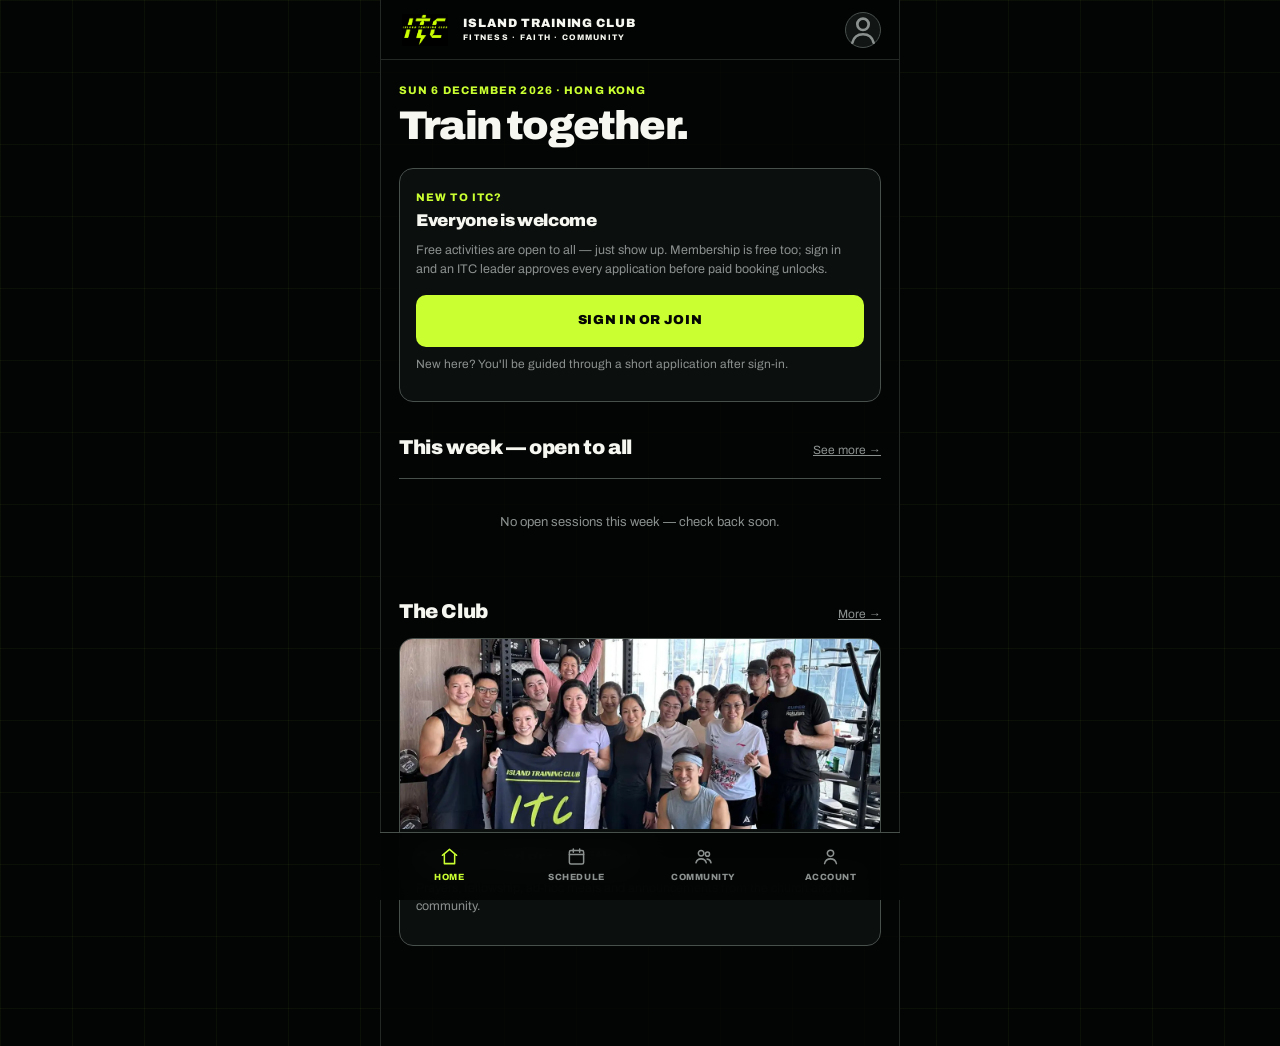
==== commit 3006ff27: "merge: promote testing workflows toward main" ====
--- a/app/index.html
+++ b/app/index.html
@@ -6,7 +6,7 @@
   <meta name="theme-color" content="#030504">
   <title>Island Training Club</title>
   <link rel="manifest" href="manifest.webmanifest">
-  <link rel="icon" href="../assets/itc/logo.webp">
+  <link rel="icon" type="image/png" sizes="48x48" href="../assets/itc/favicon-48.png">
   <link rel="preload" href="../assets/fonts/archivo-latin-variable.woff2" as="font" type="font/woff2" crossorigin>
   <link rel="stylesheet" href="styles.css">
   <script>
@@ -30,7 +30,7 @@
   <div class="app-shell">
     <header class="top-bar">
       <a href="#/home" class="top-logo" aria-label="Island Training Club home">
-        <img src="../assets/itc/logo.webp" alt="ITC">
+        <img src="../assets/itc/logo-header.png" alt="ITC">
       </a>
       <div class="top-wordmark">
         <strong>Island Training Club</strong>
--- a/app/styles.css
+++ b/app/styles.css
@@ -39,7 +39,7 @@
 
 * { box-sizing: border-box; }
 
-html { color-scheme: dark; }
+html { color-scheme: dark; scroll-behavior: smooth; }
 
 body {
   margin: 0;
@@ -290,6 +290,263 @@
 }
 
 .section-head a { font-size: 12px; color: var(--muted); }
+
+/* Collapsible Admin sub-sections — headers reveal their content on click */
+
+.admin-section > summary {
+  display: flex;
+  align-items: baseline;
+  justify-content: space-between;
+  gap: 12px;
+  margin: 30px 0 12px;
+  cursor: pointer;
+  list-style: none;
+}
+
+.admin-section > summary::-webkit-details-marker { display: none; }
+
+.admin-section > summary h2 {
+  margin: 0;
+  font-family: var(--font-display);
+  font-size: 20px;
+  font-weight: 900;
+  letter-spacing: -.02em;
+}
+
+.admin-section > summary::after {
+  content: "";
+  width: 10px;
+  height: 10px;
+  border-right: 2px solid var(--muted);
+  border-bottom: 2px solid var(--muted);
+  transform: rotate(45deg);
+  transition: transform .15s ease;
+  flex: none;
+  align-self: center;
+}
+
+.admin-section[open] > summary::after { transform: rotate(-135deg); }
+
+.admin-hyrox-counts {
+  display: grid;
+  grid-template-columns: repeat(auto-fit, minmax(112px, 1fr));
+  gap: 8px;
+  margin: 14px 0;
+}
+
+.admin-hyrox-count {
+  display: grid;
+  gap: 4px;
+  padding: 10px;
+  border: 1px solid var(--line-soft);
+  border-radius: var(--radius-sm);
+  background: var(--surface-2);
+}
+
+.admin-hyrox-count strong {
+  font-family: var(--font-display);
+  font-size: 22px;
+  line-height: 1;
+}
+
+.admin-hyrox-count span {
+  color: var(--muted);
+  font-size: 10px;
+  font-weight: 800;
+  line-height: 1.25;
+  text-transform: uppercase;
+  letter-spacing: .04em;
+}
+
+a.admin-hyrox-count-link {
+  display: grid;
+  gap: 4px;
+  padding: 10px;
+  border: 1px solid var(--line-soft);
+  border-radius: var(--radius-sm);
+  background: var(--surface-2);
+  color: inherit;
+  text-decoration: none;
+  transition: border-color .15s ease, transform .15s ease;
+}
+
+a.admin-hyrox-count-link:hover,
+a.admin-hyrox-count-link:focus-visible {
+  border-color: var(--accent);
+  transform: translateY(-1px);
+  outline: none;
+}
+
+a.admin-hyrox-count-link:focus-visible {
+  box-shadow: 0 0 0 2px var(--accent);
+}
+
+.admin-status-anchor {
+  scroll-margin-top: 80px;
+}
+
+.admin-claims-section {
+  margin: 16px 0 0;
+  padding: 12px 14px;
+  border: 1px solid var(--line-soft);
+  border-radius: var(--radius-sm);
+  background: var(--surface-2);
+}
+
+.admin-claims-section > summary {
+  display: flex;
+  align-items: center;
+  justify-content: space-between;
+  gap: 12px;
+  cursor: pointer;
+  list-style: none;
+}
+
+.admin-claims-section > summary::-webkit-details-marker { display: none; }
+
+.admin-claims-section > summary::after {
+  content: "";
+  width: 9px;
+  height: 9px;
+  border-right: 2px solid var(--muted);
+  border-bottom: 2px solid var(--muted);
+  transform: rotate(45deg);
+  transition: transform .15s ease;
+}
+
+.admin-claims-section[open] > summary::after { transform: rotate(-135deg); }
+
+.admin-claims-section > .member-row,
+.admin-claims-section > form { margin-top: 10px; }
+
+.admin-payment-roster {
+  margin-top: 16px;
+  border: 1px solid var(--line-soft);
+  border-radius: var(--radius-sm);
+  background: var(--surface-2);
+  overflow: hidden;
+}
+
+.admin-payment-roster > summary,
+.admin-payment-group > summary,
+.admin-attendance-session > summary {
+  cursor: pointer;
+  list-style: none;
+}
+
+.admin-payment-roster > summary {
+  display: flex;
+  align-items: center;
+  justify-content: space-between;
+  gap: 16px;
+  padding: 14px;
+}
+
+.admin-roster-heading { display: grid; gap: 3px; min-width: 0; }
+.admin-roster-counts { display: flex; flex-wrap: wrap; justify-content: flex-end; gap: 6px 10px; }
+.admin-roster-counts span { color: var(--muted); font-size: 10px; font-weight: 800; text-transform: uppercase; }
+
+.admin-upcoming-weeks > summary {
+  display: flex;
+  align-items: center;
+  justify-content: space-between;
+  gap: 12px;
+  min-height: 48px;
+  padding: 12px 14px;
+  border: 1px solid var(--line-soft);
+  border-radius: var(--radius-sm);
+  cursor: pointer;
+}
+.admin-upcoming-weeks > summary::after { content: "›"; font-size: 20px; }
+.admin-upcoming-weeks[open] > summary::after { transform: rotate(90deg); }
+.admin-upcoming-weeks > summary h3 { flex: 1; }
+.admin-upcoming-weeks > summary:focus-visible { outline: 2px solid var(--accent); }
+
+.admin-roster-disclosures {
+  margin-top: 16px;
+  border: 1px solid var(--line-soft);
+  border-radius: var(--radius-sm);
+  overflow: hidden;
+}
+.admin-roster-context { padding: 10px 14px; }
+.admin-capacity-line { margin-top: 12px; }
+.admin-venue-finalization {
+  margin-top: 20px;
+  padding: 16px;
+  border: 1px solid var(--line-soft);
+  border-radius: var(--radius-sm);
+  background: color-mix(in srgb, var(--surface-2) 65%, transparent);
+}
+.admin-venue-finalization .section-head { margin: 0; }
+.admin-venue-finalization h4 { margin-top: 4px; }
+.admin-venue-finalization.is-finalized { border-color: color-mix(in srgb, var(--accent) 45%, var(--line-soft)); }
+.admin-venue-finalization .field { margin-top: 12px; }
+.admin-payment-group { border-top: 1px solid var(--line-soft); }
+.admin-payment-group > summary { min-height: 48px; cursor: pointer; }
+.admin-payment-group > summary::after { content: "›"; font-size: 20px; }
+.admin-payment-group[open] > summary::after { transform: rotate(90deg); }
+.admin-payment-group > summary > span:first-child { flex: 1; min-width: 0; }
+.admin-payment-group > summary > span:first-child > span { display: block; margin-top: 4px; }
+.admin-payment-group > summary:hover,
+.admin-payment-group[open] > summary { background: var(--surface-2); }
+.admin-payment-group[open] { border-left: 3px solid var(--accent); }
+.admin-payment-group > summary:focus-visible { outline: 2px solid var(--accent); outline-offset: -3px; }
+.admin-queue-group { margin-top: 8px; }
+.admin-queue-list { margin: 0; padding: 0 16px 12px 38px; }
+.admin-queue-list li { padding: 10px 0; overflow-wrap: anywhere; }
+.admin-queue-list li span { display: block; margin-top: 4px; }
+.admin-roster-reject { padding: 0 14px 12px; }
+.admin-payment-group > summary {
+  display: flex;
+  align-items: center;
+  justify-content: space-between;
+  gap: 12px;
+  padding: 12px 14px;
+  font-size: 13px;
+  font-weight: 800;
+}
+
+.admin-payment-group > p { padding: 0 14px 12px; }
+
+.admin-attendance-session {
+  margin-top: 14px;
+  border: 1px solid var(--line-soft);
+  border-radius: var(--radius-sm);
+  overflow: hidden;
+}
+.admin-attendance-session > summary {
+  display: flex;
+  align-items: center;
+  justify-content: space-between;
+  gap: 12px;
+  padding: 12px 14px;
+  background: var(--surface-2);
+  font-size: 12px;
+}
+.admin-attendance-session > summary > span:first-child { display: grid; gap: 3px; }
+.admin-attendance-copy,
+.admin-attendance-empty { padding: 10px 14px; }
+.admin-attendance-name { display: flex; align-items: center; gap: 8px; min-width: 0; }
+
+.admin-roster-row {
+  display: flex;
+  align-items: center;
+  justify-content: space-between;
+  gap: 12px;
+  min-width: 0;
+  padding: 10px 14px;
+  border-top: 1px solid var(--line-soft);
+}
+.admin-roster-row strong { min-width: 0; overflow-wrap: anywhere; }
+
+@media (max-width: 600px) {
+  .admin-payment-roster > summary,
+  .admin-attendance-session > summary { align-items: flex-start; flex-direction: column; }
+  .admin-roster-counts { justify-content: flex-start; }
+  .admin-roster-row { align-items: stretch; flex-direction: column; }
+  .admin-attendance-name { justify-content: space-between; }
+  .admin-roster-row .btn { width: 100%; }
+}
 
 /* ---- Badges ----------------------------------------------------------- */
 
@@ -523,8 +780,19 @@
   border-top: 1px solid rgba(5, 7, 4, .22);
 }
 
-.ph-stats > div { flex: 1; text-align: center; }
-
+.ph-stats > .ph-stat {
+  flex: 1;
+  display: block;
+  padding: 2px 8px;
+  color: inherit;
+  text-align: center;
+  text-decoration: none;
+  border-radius: 10px;
+}
+
+.ph-stats > .ph-stat + .ph-stat { border-left: 1px solid rgba(5, 7, 4, .22); border-radius: 0 10px 10px 0; }
+.ph-stats > .ph-stat:hover { background: rgba(5, 7, 4, .08); }
+.ph-stats > .ph-stat:focus-visible { outline: 2px solid var(--accent-ink); outline-offset: 2px; }
 .ph-stats strong { display: block; font-size: 20px; font-weight: 900; }
 
 .ph-stats span { font-size: 11px; color: rgba(5, 7, 4, .62); }
@@ -595,6 +863,9 @@
   text-decoration: none;
   color: inherit;
 }
+
+.hyrox-cycle-content { min-width: 0; }
+.hyrox-cycle-venues span { display: block; }
 
 .session-row time {
   font-size: 11px;
@@ -668,16 +939,6 @@
 .chip { font-family: var(--font-display); font-size: 12px; font-weight: 800; letter-spacing: .04em; padding: 8px 12px; border: 1px solid var(--line); border-radius: 999px; background: var(--surface-2); color: var(--ink); cursor: pointer; }
 .chip.active { background: var(--accent); color: var(--accent-ink); border-color: var(--accent); }
 
-/* Mock FPS QR placeholder — real version generated server-side. */
-.fps-qr {
-  width: 148px; height: 148px; margin-top: 12px;
-  display: grid; place-items: center; text-align: center;
-  border: 1px dashed var(--line, #3a3f3a); border-radius: 12px;
-  color: var(--muted, #9aa39a); font-size: 12px;
-  background:
-    repeating-linear-gradient(45deg, transparent 0 6px, rgba(255,255,255,0.04) 6px 12px);
-}
-
 /* The next upcoming session on Home, highlighted in the club's neon accent. */
 .session-row.next {
   border: 1px solid var(--accent);
@@ -994,16 +1255,26 @@
 
 .admin-tabs {
   display: flex;
+  flex-wrap: nowrap;
   gap: 6px;
   margin-top: 18px;
   padding: 4px;
   border: 1px solid var(--line);
   border-radius: 12px;
   background: var(--surface);
-}
+  overflow-x: auto;
+  scroll-snap-type: x mandatory;
+  scrollbar-width: none;
+  -webkit-overflow-scrolling: touch;
+  overscroll-behavior-inline: contain;
+}
+
+.admin-tabs::-webkit-scrollbar { display: none; }
 
 .admin-tabs a {
-  flex: 1;
+  flex: 0 0 auto;
+  min-width: 84px;
+  scroll-snap-align: start;
   text-align: center;
   padding: 9px 6px;
   border-radius: 8px;
@@ -1029,6 +1300,7 @@
 .applicant dd { margin: 0; color: var(--ink); }
 
 .approval-group .card + .card { margin-top: 10px; }
+.member-approvals { margin-top: 28px; }
 
 .applicant-awaiting {
   background: transparent;
@@ -1865,6 +2137,185 @@
 .check input[disabled] + span { opacity: .55; }
 .check input[disabled] + span .modal-link { opacity: 1; }
 
+/* ---- Pooled HYROX registration ---------------------------------------- */
+.hyrox-registration {
+  /* Explicit horizontal padding so the headline, lede, and form never flush
+     against the left edge of the app shell. The rhythm mirrors .view so
+     the page reads as a single composed block on every viewport. */
+  padding: 0 6px;
+  display: grid;
+  gap: 18px;
+}
+.hyrox-kicker {
+  /* Energy-mood: bright lime accent kicker sets the tone above the headline. */
+  color: var(--accent);
+  letter-spacing: 0.18em;
+  font-weight: 900;
+  text-transform: uppercase;
+}
+.hyrox-no-deferral {
+  display: grid;
+  grid-template-columns: 18px 1fr;
+  align-items: start;
+  gap: 10px;
+  padding: 12px 14px;
+  border: 1px solid var(--line);
+  border-radius: var(--radius-sm);
+  background: rgba(202, 255, 49, 0.04);
+  color: var(--ink);
+}
+.hyrox-no-deferral p { margin: 0; font-size: 13px; line-height: 1.45; color: var(--ink); }
+.hyrox-no-deferral strong { color: var(--accent); font-weight: 800; }
+.hyrox-no-deferral-icon {
+  width: 18px;
+  height: 18px;
+  color: var(--accent);
+  display: inline-flex;
+  align-items: center;
+  justify-content: center;
+}
+.hyrox-no-deferral-icon svg { width: 100%; height: 100%; }
+.hyrox-reserve-card { padding: 18px 16px 20px; }
+.hyrox-radio {
+  /* The label is the entire row click target. The radio input itself is
+     visually hidden but accessible. */
+  display: block;
+  cursor: pointer;
+  position: relative;
+}
+.hyrox-radio input {
+  /* Hide the native radio control but keep it accessible and focusable. */
+  position: absolute;
+  inset: 0;
+  width: 100%;
+  height: 100%;
+  margin: 0;
+  opacity: 0;
+  cursor: pointer;
+  z-index: 1;
+}
+.hyrox-radio-card {
+  display: grid;
+  grid-template-columns: 18px 1fr;
+  align-items: center;
+  gap: 12px;
+  padding: 14px 14px 14px;
+  border: 1px solid var(--line);
+  border-radius: var(--radius-sm);
+  background: var(--surface-2);
+  transition: border-color 0.15s ease, background 0.15s ease;
+}
+.hyrox-radio-text { display: flex; flex-direction: column; gap: 2px; min-width: 0; }
+.hyrox-radio-card .hyrox-radio-name { font-weight: 800; font-size: 14px; }
+.hyrox-radio-card .hyrox-radio-meta { color: var(--muted); font-size: 12px; }
+.hyrox-radio-dot {
+  /* Visible radio dot inside the card so the option reads as a radio. */
+  width: 18px;
+  height: 18px;
+  border-radius: 50%;
+  border: 2px solid #5a5e54;
+  background: transparent;
+  transition: border-color 0.15s ease, background 0.15s ease;
+  flex: 0 0 auto;
+}
+.hyrox-radio input:checked + .hyrox-radio-card {
+  border-color: var(--accent);
+  background: rgba(202, 255, 49, 0.06);
+}
+.hyrox-radio input:checked + .hyrox-radio-card .hyrox-radio-dot {
+  border-color: var(--accent);
+  background: radial-gradient(circle, var(--accent) 0 4px, transparent 5px);
+}
+.hyrox-radio input:focus-visible + .hyrox-radio-card {
+  outline: 2px solid var(--accent);
+  outline-offset: 2px;
+}
+.hyrox-cta {
+  /* Energy-mood: prominent lime CTA matching the rest of the app. */
+  margin-top: 8px;
+}
+.replacement-panel { border-color: var(--line); background: rgba(202, 255, 49, 0.035); }
+.replacement-panel h3 { margin: 0; }
+.replacement-panel .btn { min-height: 44px; }
+.replacement-admin-row { display: grid; gap: 12px; padding: 14px 0; border-top: 1px solid var(--line-soft); }
+.replacement-admin-row:first-child { border-top: 0; }
+.replacement-admin-row .who { min-width: 0; }
+.replacement-admin-row .who strong,
+.replacement-admin-row .who span { display: block; overflow-wrap: anywhere; }
+.replacement-admin-status { display: grid; gap: 8px; }
+.replacement-admin-status .btn-row { margin-top: 0; }
+@media (min-width: 600px) {
+  .replacement-admin-row { grid-template-columns: minmax(0, 1fr) minmax(260px, .9fr); align-items: center; }
+}
+@media (max-width: 420px) {
+  .replacement-panel .btn-row { grid-template-columns: 1fr; }
+}
+.hyrox-pool-card { display: grid; gap: 18px; padding: 4px; }
+.hyrox-cycle-row h3 { margin-bottom: 4px; }
+.hyrox-venue-options { display: grid; grid-template-columns: repeat(2, minmax(0, 1fr)); gap: 12px; padding: 0; }
+.hyrox-venue-options .hyrox-venue-card { padding: 18px 18px 20px; }
+.hyrox-venue-card { border: 1px solid var(--line-soft); margin: 0; }
+.hyrox-island-ecc-card { margin-top: 12px; }
+.hyrox-admin-cycle + .hyrox-island-ecc-card { margin-top: 12px; }
+section.hyrox-admin-cycle + .hyrox-island-ecc-card { margin-top: 12px; }
+.hyrox-venue-card h3 { overflow-wrap: anywhere; }
+.hyrox-preference-grid { display: grid; gap: 8px; border: 0; padding: 0; margin: 0 0 18px; }
+.hyrox-preference-grid legend { font-weight: 700; margin-bottom: 8px; }
+.hyrox-preference-grid .hyrox-radio { min-height: 44px; }
+.hyrox-pool-card .check-row { min-height: 44px; display: flex; align-items: center; gap: 10px; }
+.hyrox-pool-card .check-row input { width: 20px; height: 20px; flex: 0 0 auto; position: static; opacity: 1; pointer-events: auto; }
+.hyrox-booking-preference { margin-bottom: 0; }
+.hyrox-reserve-card .check-row { margin-bottom: 18px; }
+.hyrox-reserve-card .hyrox-preference-grid { margin-bottom: 18px; }
+.hyrox-threshold-rule {
+  /* Cleaner summary panel below the preference choices. Each rule sits in
+     its own row so the rhythm is easier to scan. */
+  display: grid;
+  gap: 8px;
+  padding: 16px 16px 14px;
+  border: 1px solid var(--line-soft);
+  border-radius: var(--radius-sm);
+  background: var(--surface-3);
+  margin-bottom: 18px;
+}
+.hyrox-threshold-rule p {
+  margin: 0;
+  font-size: 13px;
+  line-height: 1.45;
+}
+.hyrox-queue-state { padding: 12px 14px; border-left: 3px solid var(--accent); background: var(--surface-3); }
+.hyrox-gym-controls { display: grid; gap: 10px; margin-top: 16px; }
+.hyrox-gym-controls form { display: flex; gap: 8px; align-items: center; }
+.hyrox-gym-controls form input { min-height: 40px; width: 150px; }
+.hyrox-pool-card .banner { margin: 0; }
+@media (max-width: 600px) {
+  .session-row.hyrox-cycle-row {
+    grid-template-columns: 44px minmax(0, 1fr);
+    align-items: start;
+    gap: 7px 10px;
+    padding: 16px 4px;
+  }
+  .hyrox-cycle-row > time {
+    grid-column: 1;
+    grid-row: 1 / span 2;
+    padding-top: 2px;
+  }
+  .hyrox-cycle-row .hyrox-cycle-content { grid-column: 2; }
+  .hyrox-cycle-row .row-end {
+    grid-column: 2;
+    align-items: flex-start;
+    justify-self: start;
+    text-align: left;
+  }
+  .hyrox-cycle-row h3 { line-height: 1.25; white-space: normal; }
+  .hyrox-cycle-row p { line-height: 1.4; }
+  .hyrox-venue-options { grid-template-columns: 1fr; }
+  .hyrox-threshold-rule { grid-template-columns: 1fr; gap: 3px; }
+  .hyrox-pool-card { padding: 0 4px; }
+  .hyrox-pool-card .display { font-size: 32px; line-height: 1; word-break: keep-all; }
+  .hyrox-venue-options .hyrox-venue-card { padding: 20px 18px; }
+}
+
 /* ---- Free-event venue override + activity map ----------------------- */
 .activity-map-section { margin-top: 16px; }
 .venue-guide { margin-right: 0; margin-bottom: 0; margin-left: 0; }
